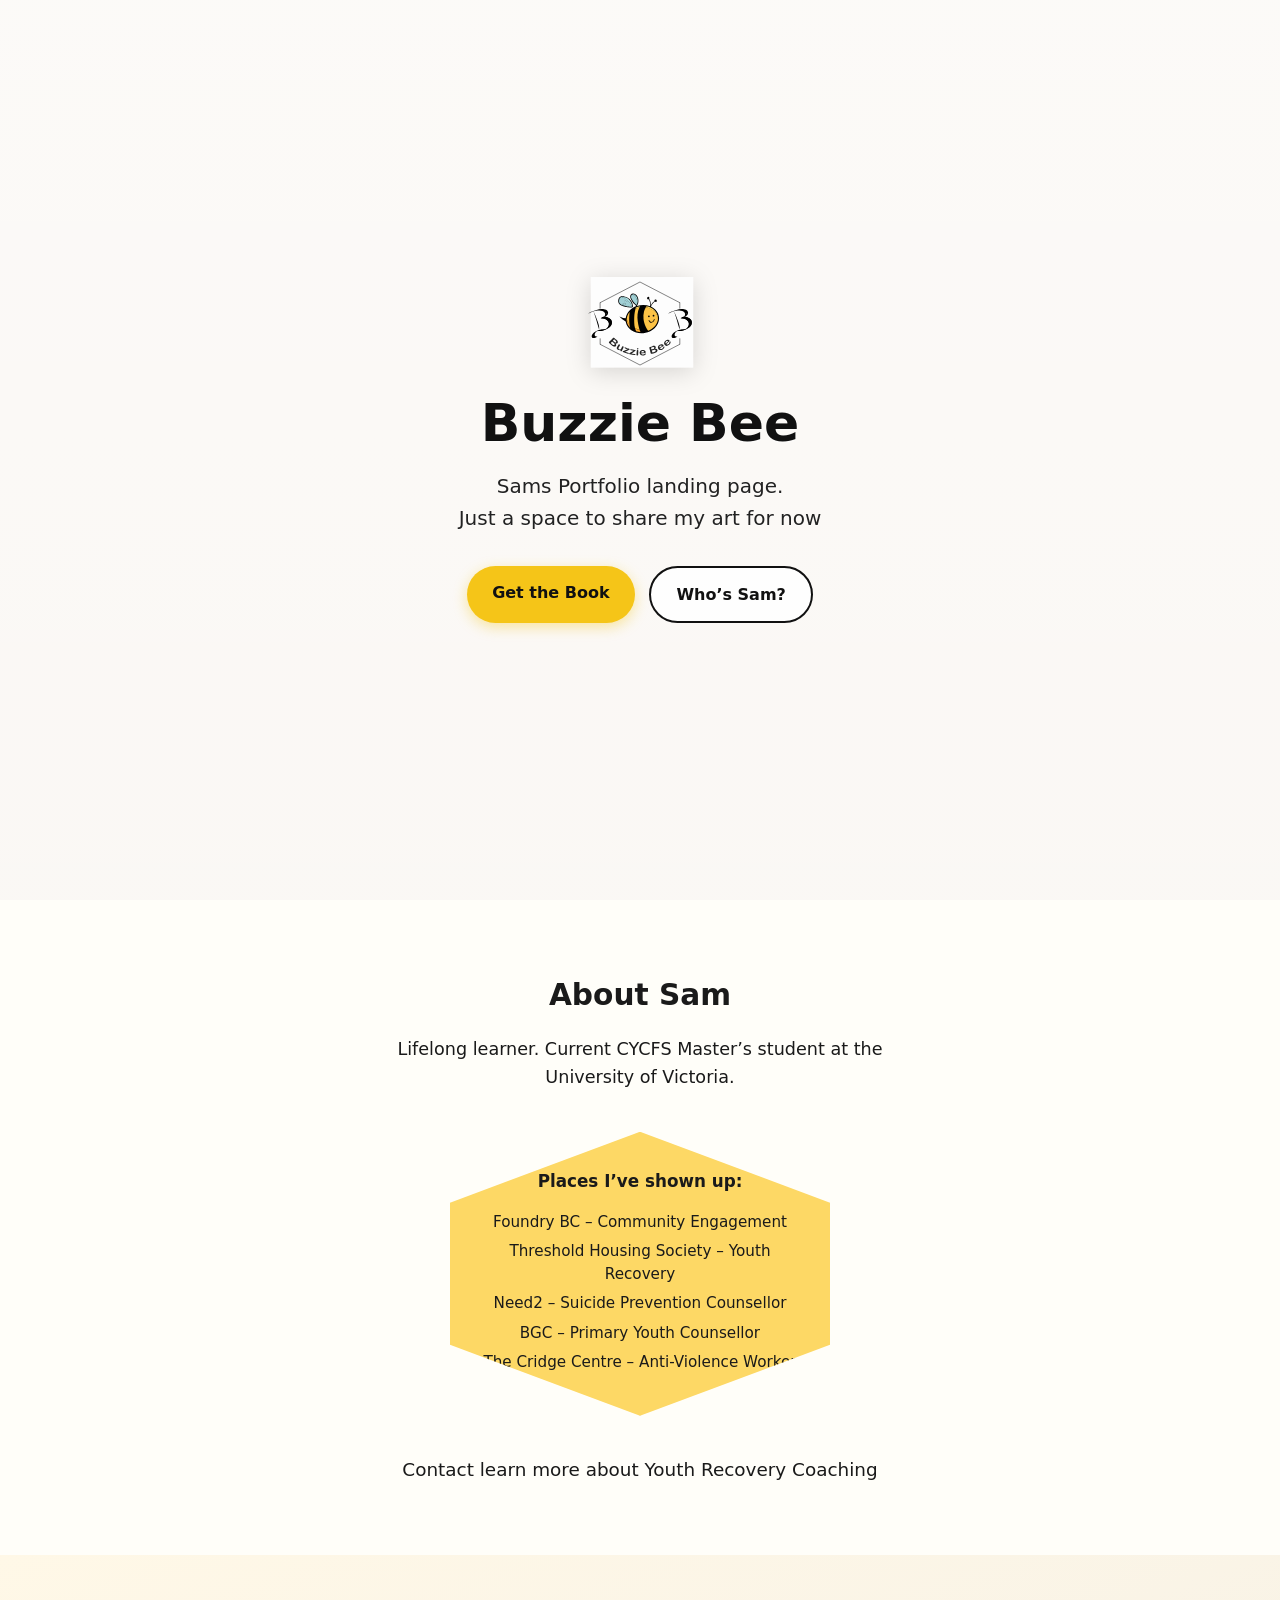
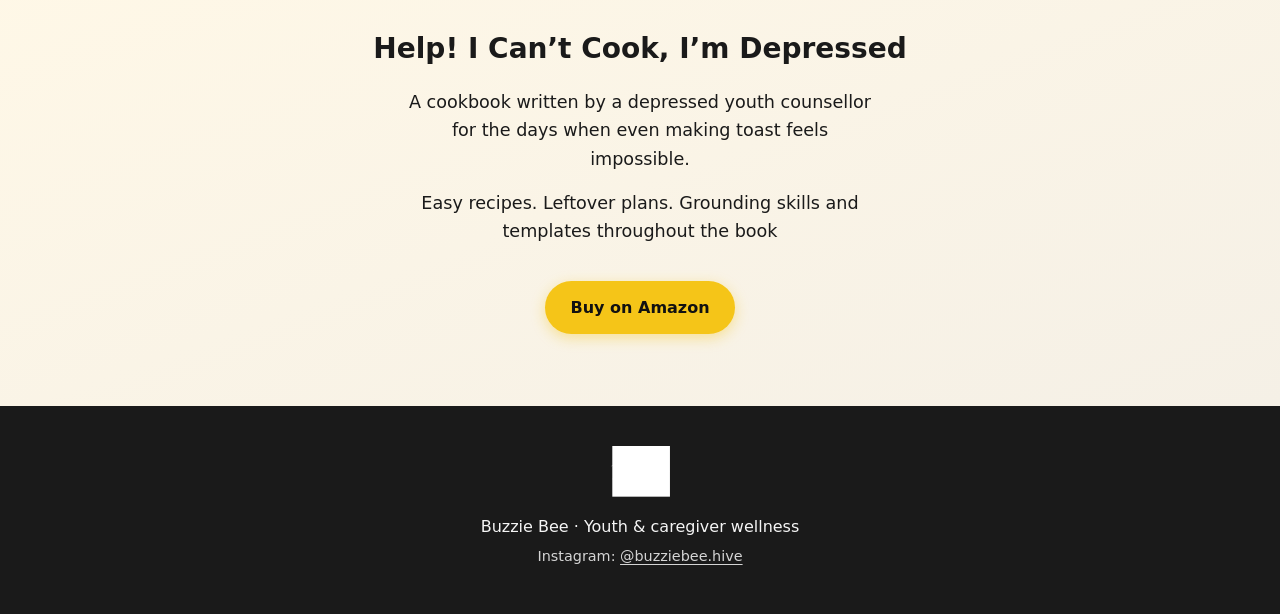
==== index.html @ fa76c502 "Remove empty list items from index.html" ====
<!DOCTYPE html>
<html lang="en">
<head>
  <meta charset="UTF-8">
  <meta name="viewport" content="width=device-width, initial-scale=1.0">
  <title>Buzzie Bee</title>
  <meta name="description" content="A landing hive for Sam to share their art, and the book Help! I Can't Cook, I'm Depressed.">
  <link rel="stylesheet" href="styles.css">
  <link rel="icon" href="logo.svg" type="image/svg+xml">
</head>
<body>

  <!-- Hero -->
  <header class="hero">
    <div class="hero-content">
      <img src="logo.svg" alt="Buzzie Bee logo" class="logo">
      <h1>Buzzie Bee</h1>
      <p class="tagline">Sams Portfolio landing page.<br>Just a space to share my art for now </p>
      <div class="hero-buttons">
        <a href="https://www.amazon.ca/Help-Cant-Cook-Im-Depressed/dp/1069725307" class="btn primary" target="_blank" rel="noopener">Get the Book</a>
        <a href="#about" class="btn secondary">Who’s Sam?</a>
      </div>
    </div>
  </header>

  <!-- About / Credibility -->
  <section id="about" class="about">
    <div class="container">
      <h2>About Sam</h2>
      <p class="intro">Lifelong learner. Current CYCFS Master’s student at the University of Victoria.</p>
      
      <div class="hexagon-wrapper">
        <div class="hexagon">
          <p class="hex-label">Places I’ve shown up:</p>
          <ul class="orgs">
            <li>Foundry BC – Community Engagement</li>
            <li>Threshold Housing Society – Youth Recovery</li>
            <li>Need2 – Suicide Prevention Counsellor</li>
            <li>BGC – Primary Youth Counsellor</li>
            <li>The Cridge Centre – Anti-Violence Worker</li>
            <li> </li>
            <li> </li>
          </ul>
        </div>
      </div>

      <p class="closing">Contact learn more about Youth Recovery Coaching </p>
    </div>
  </section>

  <!-- Book -->
  <section class="book">
    <div class="container">
      <h2>Help! I Can’t Cook, I’m Depressed</h2>
      <p>A cookbook written by a depressed youth counsellor for the days when even making toast feels impossible.</p>
      <p>Easy recipes. Leftover plans. Grounding skills and templates throughout the book </p>
      <a href="https://www.amazon.ca/Help-Cant-Cook-Im-Depressed/dp/1069725307" class="btn primary" target="_blank" rel="noopener">Buy on Amazon</a>
    </div>
  </section>

  <!-- Footer -->
  <footer>
    <div class="container">
      <img src="logo.svg" alt="Buzzie Bee" class="footer-logo">
      <p>Buzzie Bee · Youth & caregiver wellness</p>
      <p class="small">Instagram: <a href="https://www.instagram.com/buzzie_bee_creations" target="_blank" rel="noopener">@buzziebee.hive</a></p>
    </div>
  </footer>

</body>
</html>
---- styles.css ----
/* Reset & base */
*, *::before, *::after {
  box-sizing: border-box;
  margin: 0;
  padding: 0;
}

html {
  scroll-behavior: smooth;
}

body {
  font-family: system-ui, -apple-system, BlinkMacSystemFont, "Segoe UI", Roboto, sans-serif;
  line-height: 1.6;
  color: #1a1a1a;
  background-color: #f8f4ef;
}

img {
  max-width: 100%;
  height: auto;
  display: block;
}

a {
  color: inherit;
  text-decoration: none;
}

/* Layout helpers */
.container {
  width: min(100% - 2rem, 720px);
  margin-inline: auto;
}

/* Hero */
.hero {
  min-height: 100vh;
  min-height: 100dvh;
  display: flex;
  align-items: center;
  justify-content: center;
  text-align: center;
  padding: 2rem 1rem;
  background-image: 
    linear-gradient(to bottom, rgba(255,255,255,0.55), rgba(255,255,255,0.35)),
    url("bg.jpg");
  background-size: cover;
  background-position: center top;
  background-repeat: no-repeat;
  background-attachment: fixed;
}

.hero-content {
  max-width: 640px;
}

.logo {
  width: 160px;
  margin: 0 auto 1.5rem;
  filter: drop-shadow(0 4px 12px rgba(0,0,0,0.15));
}

.hero h1 {
  font-size: clamp(2rem, 6vw, 3.25rem);
  font-weight: 700;
  line-height: 1.15;
  margin-bottom: 1rem;
  color: #111;
  text-shadow: 0 1px 2px rgba(255,255,255,0.8);
}

.tagline {
  font-size: clamp(1.05rem, 2.5vw, 1.25rem);
  margin-bottom: 2rem;
  color: #222;
  text-shadow: 0 1px 1px rgba(255,255,255,0.7);
}

.hero-buttons {
  display: flex;
  flex-wrap: wrap;
  gap: 0.85rem;
  justify-content: center;
}

/* Buttons */
.btn {
  display: inline-block;
  padding: 0.85rem 1.6rem;
  border-radius: 999px;
  font-weight: 600;
  font-size: 1rem;
  transition: transform 0.15s ease, box-shadow 0.15s ease;
}

.btn:hover {
  transform: translateY(-2px);
}

.btn.primary {
  background: #f5c518;
  color: #111;
  box-shadow: 0 4px 14px rgba(245, 197, 24, 0.4);
}

.btn.primary:hover {
  box-shadow: 0 6px 18px rgba(245, 197, 24, 0.55);
}

.btn.secondary {
  background: rgba(255,255,255,0.85);
  color: #111;
  border: 2px solid #111;
}

/* About section */
.about {
  padding: 4.5rem 0;
  background: #fffef9;
}

.about h2 {
  font-size: 1.85rem;
  margin-bottom: 1rem;
  text-align: center;
}

.about .intro {
  text-align: center;
  max-width: 520px;
  margin: 0 auto 2.5rem;
  font-size: 1.1rem;
}

.hexagon-wrapper {
  display: flex;
  justify-content: center;
  margin-bottom: 2.5rem;
}

.hexagon {
  background: #fdd865;
  width: min(100%, 380px);
  padding: 2.25rem 1.75rem;
  clip-path: polygon(50% 0%, 100% 25%, 100% 75%, 50% 100%, 0% 75%, 0% 25%);
  text-align: center;
  box-shadow: 0 8px 24px rgba(0,0,0,0.08);
}

.hex-label {
  font-weight: 700;
  margin-bottom: 1rem;
  font-size: 1.05rem;
}

.orgs {
  list-style: none;
  font-size: 0.95rem;
  line-height: 1.55;
}

.orgs li {
  margin-bottom: 0.35rem;
}

.closing {
  text-align: center;
  font-size: 1.15rem;
  font-weight: 500;
  max-width: 480px;
  margin: 0 auto;
  line-height: 1.5;
}

/* Book section */
.book {
  padding: 4.5rem 0;
  background: linear-gradient(160deg, #fff8e7 0%, #f5f0e6 100%);
  text-align: center;
}

.book h2 {
  font-size: 1.75rem;
  margin-bottom: 1rem;
}

.book p {
  max-width: 480px;
  margin: 0 auto 1rem;
  font-size: 1.1rem;
}

.book .btn {
  margin-top: 1.25rem;
}

/* Footer */
footer {
  padding: 2.5rem 1rem;
  background: #1a1a1a;
  color: #f5f5f5;
  text-align: center;
}

.footer-logo {
  width: 90px;
  margin: 0 auto 1rem;
  filter: brightness(0) invert(1);
}

footer p {
  margin-bottom: 0.35rem;
}

footer .small {
  font-size: 0.9rem;
  opacity: 0.85;
}

footer a {
  text-decoration: underline;
  text-underline-offset: 3px;
}

/* Mobile tweaks */
@media (max-width: 600px) {
  .hero {
    background-attachment: scroll;
  }

  .logo {
    width: 130px;
  }

  .hexagon {
    padding: 1.75rem 1.25rem;
  }

  .orgs {
    font-size: 0.9rem;
  }
}
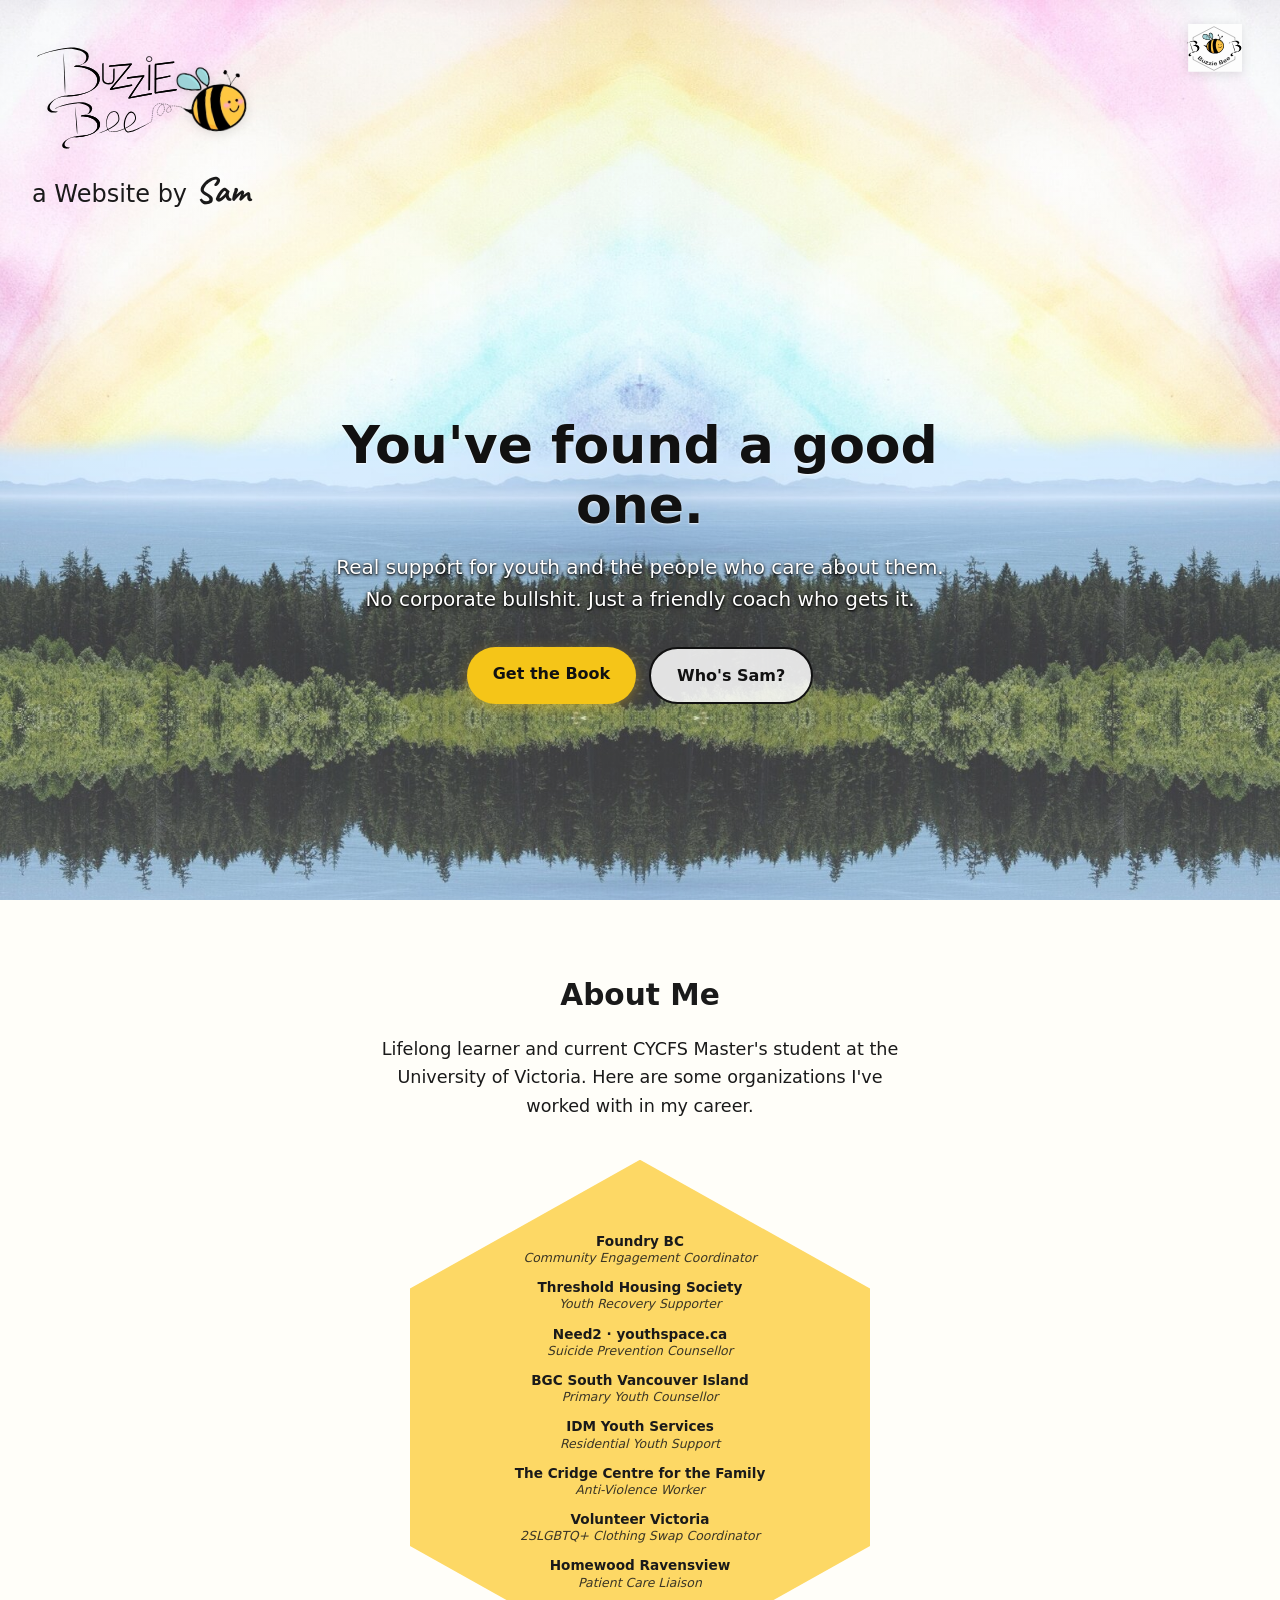
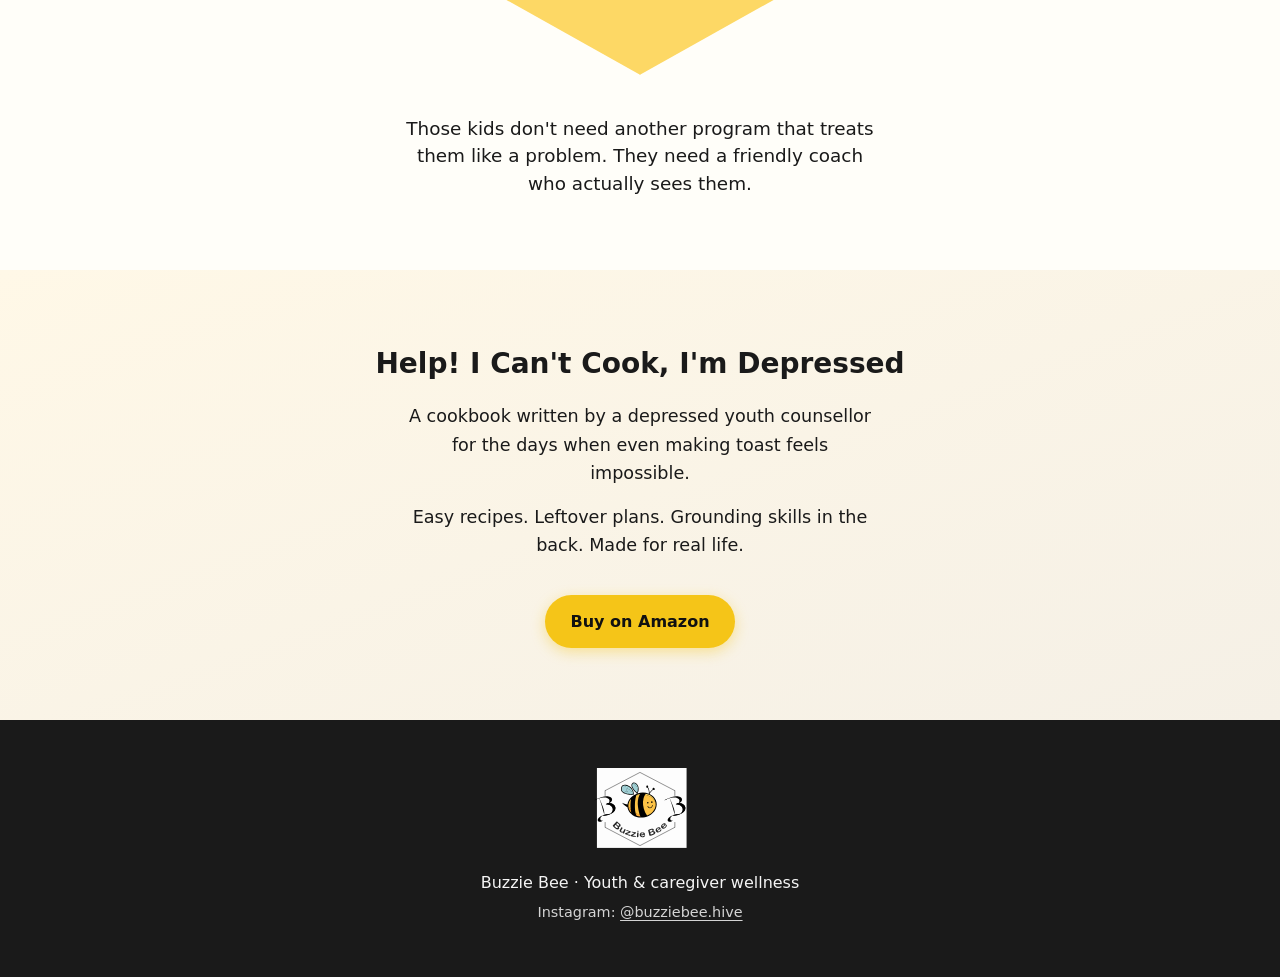
==== commit 514f66cc: "Rename index2 to index.html" ====
--- a/index.html
+++ b/index.html
@@ -3,22 +3,32 @@
 <head>
   <meta charset="UTF-8">
   <meta name="viewport" content="width=device-width, initial-scale=1.0">
-  <title>Buzzie Bee</title>
-  <meta name="description" content="A landing hive for Sam to share their art, and the book Help! I Can't Cook, I'm Depressed.">
+  <title>Buzzie Bee | Real support for youth & caregivers</title>
+  <meta name="description" content="A friendly coach for youth and caregivers. Practical recovery tools, real talk, and the book Help! I Can't Cook, I'm Depressed.">
   <link rel="stylesheet" href="styles.css">
   <link rel="icon" href="logo.svg" type="image/svg+xml">
+  <link rel="preconnect" href="https://fonts.googleapis.com">
+  <link rel="preconnect" href="https://fonts.gstatic.com" crossorigin>
+  <link href="https://fonts.googleapis.com/css2?family=Caveat:wght@600;700&display=swap" rel="stylesheet">
 </head>
 <body>
 
   <!-- Hero -->
   <header class="hero">
+    <div class="hero-topbar">
+      <div class="brand-lockup">
+        <img src="buzziebee-hand-logo.svg" alt="Buzzie Bee" class="hand-logo">
+        <p class="by-sam">a Website by <span class="sam-script">Sam</span></p>
+      </div>
+      <img src="logo.svg" alt="Buzzie Bee badge" class="badge-logo">
+    </div>
+
     <div class="hero-content">
-      <img src="logo.svg" alt="Buzzie Bee logo" class="logo">
-      <h1>Buzzie Bee</h1>
-      <p class="tagline">Sams Portfolio landing page.<br>Just a space to share my art for now </p>
+      <h1>You've found a good one.</h1>
+      <p class="tagline">Real support for youth and the people who care about them.<br>No corporate bullshit. Just a friendly coach who gets it.</p>
       <div class="hero-buttons">
         <a href="https://www.amazon.ca/Help-Cant-Cook-Im-Depressed/dp/1069725307" class="btn primary" target="_blank" rel="noopener">Get the Book</a>
-        <a href="#about" class="btn secondary">Who’s Sam?</a>
+        <a href="#about" class="btn secondary">Who's Sam?</a>
       </div>
     </div>
   </header>
@@ -26,34 +36,34 @@
   <!-- About / Credibility -->
   <section id="about" class="about">
     <div class="container">
-      <h2>About Sam</h2>
-      <p class="intro">Lifelong learner. Current CYCFS Master’s student at the University of Victoria.</p>
-      
+      <h2>About Me</h2>
+      <p class="intro">Lifelong learner and current CYCFS Master's student at the University of Victoria. Here are some organizations I've worked with in my career.</p>
+
       <div class="hexagon-wrapper">
         <div class="hexagon">
-          <p class="hex-label">Places I’ve shown up:</p>
           <ul class="orgs">
-            <li>Foundry BC – Community Engagement</li>
-            <li>Threshold Housing Society – Youth Recovery</li>
-            <li>Need2 – Suicide Prevention Counsellor</li>
-            <li>BGC – Primary Youth Counsellor</li>
-            <li>The Cridge Centre – Anti-Violence Worker</li>
-            <li> </li>
-            <li> </li>
+            <li><strong>Foundry BC</strong><span>Community Engagement Coordinator</span></li>
+            <li><strong>Threshold Housing Society</strong><span>Youth Recovery Supporter</span></li>
+            <li><strong>Need2 · youthspace.ca</strong><span>Suicide Prevention Counsellor</span></li>
+            <li><strong>BGC South Vancouver Island</strong><span>Primary Youth Counsellor</span></li>
+            <li><strong>IDM Youth Services</strong><span>Residential Youth Support</span></li>
+            <li><strong>The Cridge Centre for the Family</strong><span>Anti-Violence Worker</span></li>
+            <li><strong>Volunteer Victoria</strong><span>2SLGBTQ+ Clothing Swap Coordinator</span></li>
+            <li><strong>Homewood Ravensview</strong><span>Patient Care Liaison</span></li>
           </ul>
         </div>
       </div>
 
-      <p class="closing">Contact learn more about Youth Recovery Coaching </p>
+      <p class="closing">Those kids don't need another program that treats them like a problem. They need a friendly coach who actually sees them.</p>
     </div>
   </section>
 
   <!-- Book -->
   <section class="book">
     <div class="container">
-      <h2>Help! I Can’t Cook, I’m Depressed</h2>
+      <h2>Help! I Can't Cook, I'm Depressed</h2>
       <p>A cookbook written by a depressed youth counsellor for the days when even making toast feels impossible.</p>
-      <p>Easy recipes. Leftover plans. Grounding skills and templates throughout the book </p>
+      <p>Easy recipes. Leftover plans. Grounding skills in the back. Made for real life.</p>
       <a href="https://www.amazon.ca/Help-Cant-Cook-Im-Depressed/dp/1069725307" class="btn primary" target="_blank" rel="noopener">Buy on Amazon</a>
     </div>
   </section>
@@ -63,7 +73,7 @@
     <div class="container">
       <img src="logo.svg" alt="Buzzie Bee" class="footer-logo">
       <p>Buzzie Bee · Youth & caregiver wellness</p>
-      <p class="small">Instagram: <a href="https://www.instagram.com/buzzie_bee_creations" target="_blank" rel="noopener">@buzziebee.hive</a></p>
+      <p class="small">Instagram: <a href="https://www.instagram.com/buzziebee.hive" target="_blank" rel="noopener">@buzziebee.hive</a></p>
     </div>
   </footer>
 
--- a/styles.css
+++ b/styles.css
@@ -38,27 +38,65 @@
   min-height: 100vh;
   min-height: 100dvh;
   display: flex;
-  align-items: center;
-  justify-content: center;
-  text-align: center;
-  padding: 2rem 1rem;
-  background-image: 
-    linear-gradient(to bottom, rgba(255,255,255,0.55), rgba(255,255,255,0.35)),
-    url("bg.jpg");
+  flex-direction: column;
+  padding: 1.5rem 1.5rem 2rem;
+  background-image:
+    linear-gradient(to bottom, rgba(255,255,255,0.15), rgba(255,255,255,0.25)),
+    url("bg-seamless-web.jpg");
   background-size: cover;
   background-position: center top;
   background-repeat: no-repeat;
   background-attachment: fixed;
 }
 
+/* Top bar: hand logo + "a Website by Sam" on left, badge on right */
+.hero-topbar {
+  display: flex;
+  align-items: flex-start;
+  justify-content: space-between;
+  gap: 1rem;
+}
+
+.brand-lockup {
+  display: flex;
+  flex-direction: column;
+  align-items: flex-start;
+}
+
+.hand-logo {
+  width: clamp(160px, 22vw, 260px);
+  filter: drop-shadow(0 2px 6px rgba(0,0,0,0.12));
+}
+
+.by-sam {
+  font-size: clamp(1.1rem, 2.5vw, 1.5rem);
+  color: #1a1a1a;
+  margin-top: -0.5rem;
+  margin-left: 0.5rem;
+}
+
+.sam-script {
+  font-family: "Caveat", cursive;
+  font-size: 1.5em;
+  font-weight: 700;
+}
+
+.badge-logo {
+  width: clamp(56px, 8vw, 84px);
+  flex-shrink: 0;
+  filter: drop-shadow(0 2px 6px rgba(0,0,0,0.12));
+}
+
 .hero-content {
+  flex: 1;
+  display: flex;
+  flex-direction: column;
+  align-items: center;
+  justify-content: center;
+  text-align: center;
   max-width: 640px;
-}
-
-.logo {
-  width: 160px;
-  margin: 0 auto 1.5rem;
-  filter: drop-shadow(0 4px 12px rgba(0,0,0,0.15));
+  margin-inline: auto;
+  padding-top: 2rem;
 }
 
 .hero h1 {
@@ -73,8 +111,8 @@
 .tagline {
   font-size: clamp(1.05rem, 2.5vw, 1.25rem);
   margin-bottom: 2rem;
-  color: #222;
-  text-shadow: 0 1px 1px rgba(255,255,255,0.7);
+  color: #fff;
+  text-shadow: 0 1px 4px rgba(0,0,0,0.9), 0 1px 2px rgba(0,0,0,0.9);
 }
 
 .hero-buttons {
@@ -141,27 +179,33 @@
 
 .hexagon {
   background: #fdd865;
-  width: min(100%, 380px);
-  padding: 2.25rem 1.75rem;
+  width: min(100%, 460px);
+  padding: 4.5rem 3.5rem;
   clip-path: polygon(50% 0%, 100% 25%, 100% 75%, 50% 100%, 0% 75%, 0% 25%);
   text-align: center;
   box-shadow: 0 8px 24px rgba(0,0,0,0.08);
-}
-
-.hex-label {
-  font-weight: 700;
-  margin-bottom: 1rem;
-  font-size: 1.05rem;
 }
 
 .orgs {
   list-style: none;
-  font-size: 0.95rem;
-  line-height: 1.55;
+  font-size: 0.85rem;
+  line-height: 1.35;
 }
 
 .orgs li {
-  margin-bottom: 0.35rem;
+  margin-bottom: 0.7rem;
+  display: flex;
+  flex-direction: column;
+}
+
+.orgs li strong {
+  font-weight: 700;
+}
+
+.orgs li span {
+  font-style: italic;
+  font-size: 0.78rem;
+  opacity: 0.85;
 }
 
 .closing {
@@ -197,16 +241,15 @@
 
 /* Footer */
 footer {
-  padding: 2.5rem 1rem;
+  padding: 3rem 1rem;
   background: #1a1a1a;
   color: #f5f5f5;
   text-align: center;
 }
 
 .footer-logo {
-  width: 90px;
-  margin: 0 auto 1rem;
-  filter: brightness(0) invert(1);
+  width: 140px;
+  margin: 0 auto 1.25rem;
 }
 
 footer p {
@@ -229,15 +272,31 @@
     background-attachment: scroll;
   }
 
-  .logo {
-    width: 130px;
+  .hero-topbar {
+    align-items: center;
+  }
+
+  .hand-logo {
+    width: 110px;
+  }
+
+  .by-sam {
+    font-size: 0.95rem;
+  }
+
+  .badge-logo {
+    width: 42px;
   }
 
   .hexagon {
-    padding: 1.75rem 1.25rem;
+    padding: 3rem 2rem;
   }
 
   .orgs {
-    font-size: 0.9rem;
-  }
-}
+    font-size: 0.78rem;
+  }
+
+  .orgs li span {
+    font-size: 0.72rem;
+  }
+}
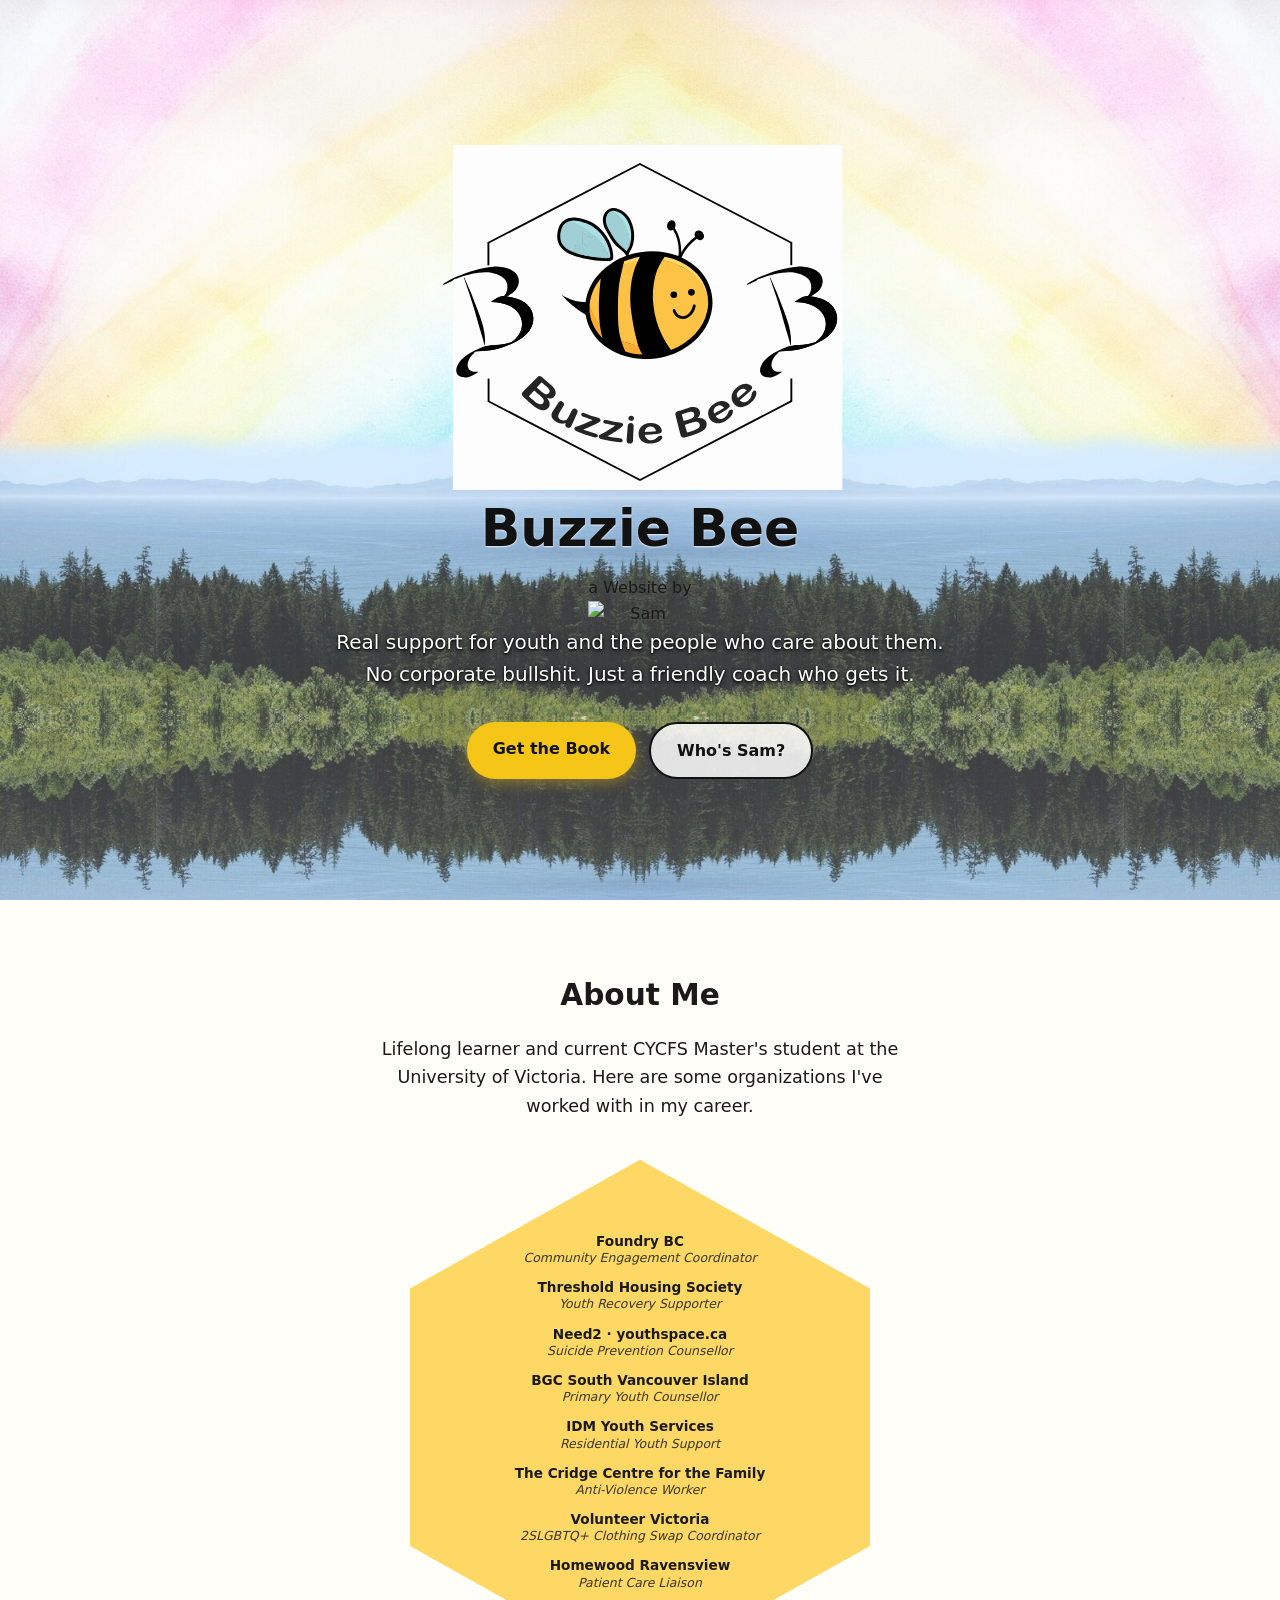
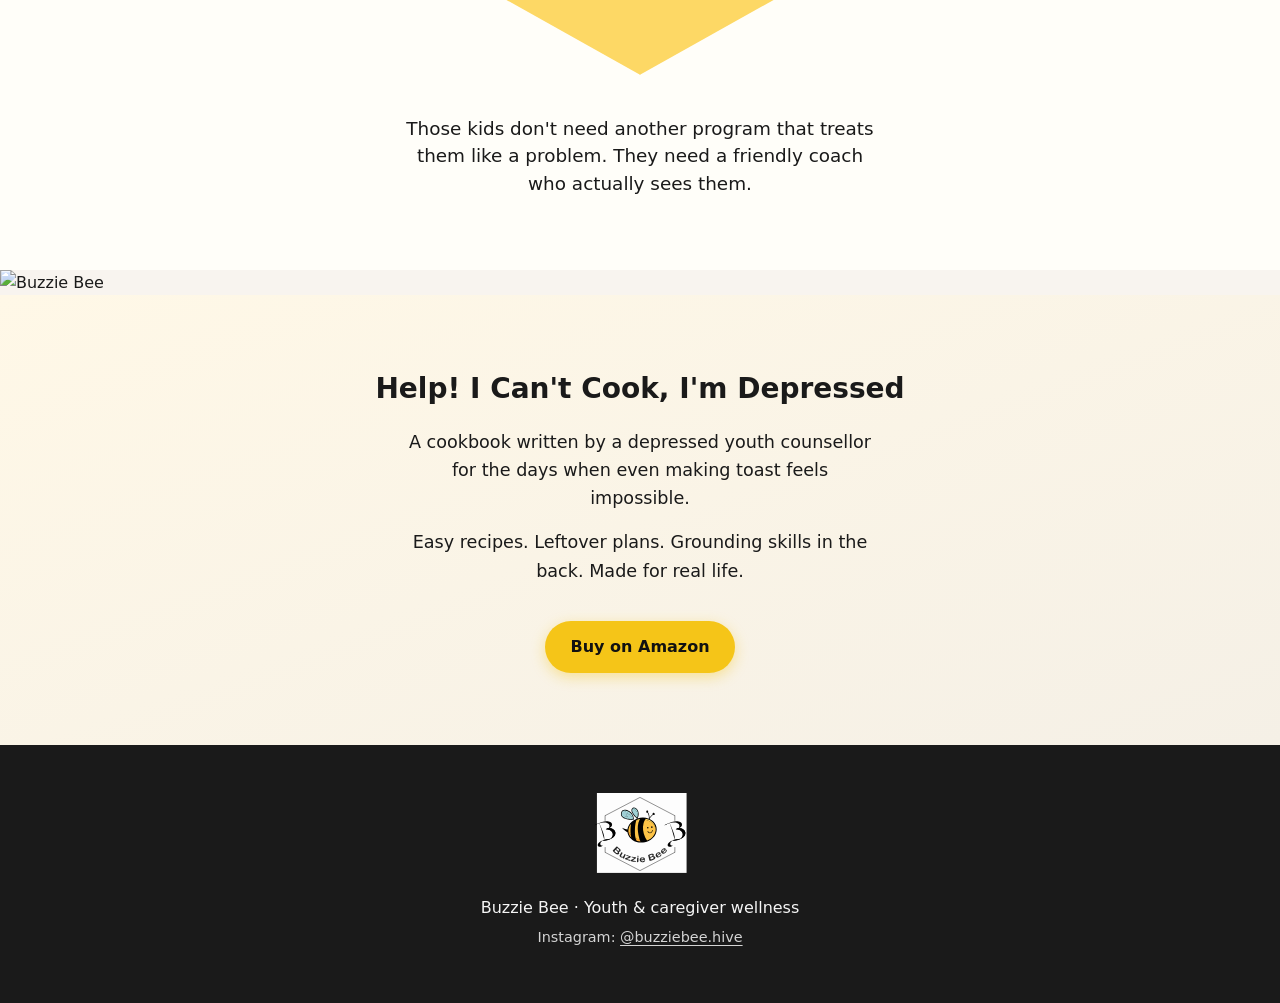
==== commit ec4a4050: "Rename index (4).html to index.html" ====
--- a/index.html
+++ b/index.html
@@ -7,24 +7,15 @@
   <meta name="description" content="A friendly coach for youth and caregivers. Practical recovery tools, real talk, and the book Help! I Can't Cook, I'm Depressed.">
   <link rel="stylesheet" href="styles.css">
   <link rel="icon" href="logo.svg" type="image/svg+xml">
-  <link rel="preconnect" href="https://fonts.googleapis.com">
-  <link rel="preconnect" href="https://fonts.gstatic.com" crossorigin>
-  <link href="https://fonts.googleapis.com/css2?family=Caveat:wght@600;700&display=swap" rel="stylesheet">
 </head>
 <body>
 
   <!-- Hero -->
   <header class="hero">
-    <div class="hero-topbar">
-      <div class="brand-lockup">
-        <img src="buzziebee-hand-logo.svg" alt="Buzzie Bee" class="hand-logo">
-        <p class="by-sam">a Website by <span class="sam-script">Sam</span></p>
-      </div>
-      <img src="logo.svg" alt="Buzzie Bee badge" class="badge-logo">
-    </div>
-
     <div class="hero-content">
-      <h1>You've found a good one.</h1>
+      <img src="logo.svg" alt="Buzzie Bee logo" class="main-logo">
+      <h1>Buzzie Bee</h1>
+      <p class="by-line">a Website by <img src="sam-name.svg" alt="Sam" class="sam-name-img"></p>
       <p class="tagline">Real support for youth and the people who care about them.<br>No corporate bullshit. Just a friendly coach who gets it.</p>
       <div class="hero-buttons">
         <a href="https://www.amazon.ca/Help-Cant-Cook-Im-Depressed/dp/1069725307" class="btn primary" target="_blank" rel="noopener">Get the Book</a>
@@ -36,7 +27,10 @@
   <!-- About / Credibility -->
   <section id="about" class="about">
     <div class="container">
-      <h2>About Me</h2>
+      <div class="about-heading">
+        <img src="bee-icon.svg" alt="" class="bee-accent">
+        <h2>About Me</h2>
+      </div>
       <p class="intro">Lifelong learner and current CYCFS Master's student at the University of Victoria. Here are some organizations I've worked with in my career.</p>
 
       <div class="hexagon-wrapper">
@@ -58,6 +52,10 @@
     </div>
   </section>
 
+  <div class="wordmark-divider">
+    <img src="buzziebee-wordmark.svg" alt="Buzzie Bee">
+  </div>
+
   <!-- Book -->
   <section class="book">
     <div class="container">
@@ -74,6 +72,7 @@
       <img src="logo.svg" alt="Buzzie Bee" class="footer-logo">
       <p>Buzzie Bee · Youth & caregiver wellness</p>
       <p class="small">Instagram: <a href="https://www.instagram.com/buzziebee.hive" target="_blank" rel="noopener">@buzziebee.hive</a></p>
+      <img src="sb-monogram.svg" alt="" class="sb-watermark">
     </div>
   </footer>
 
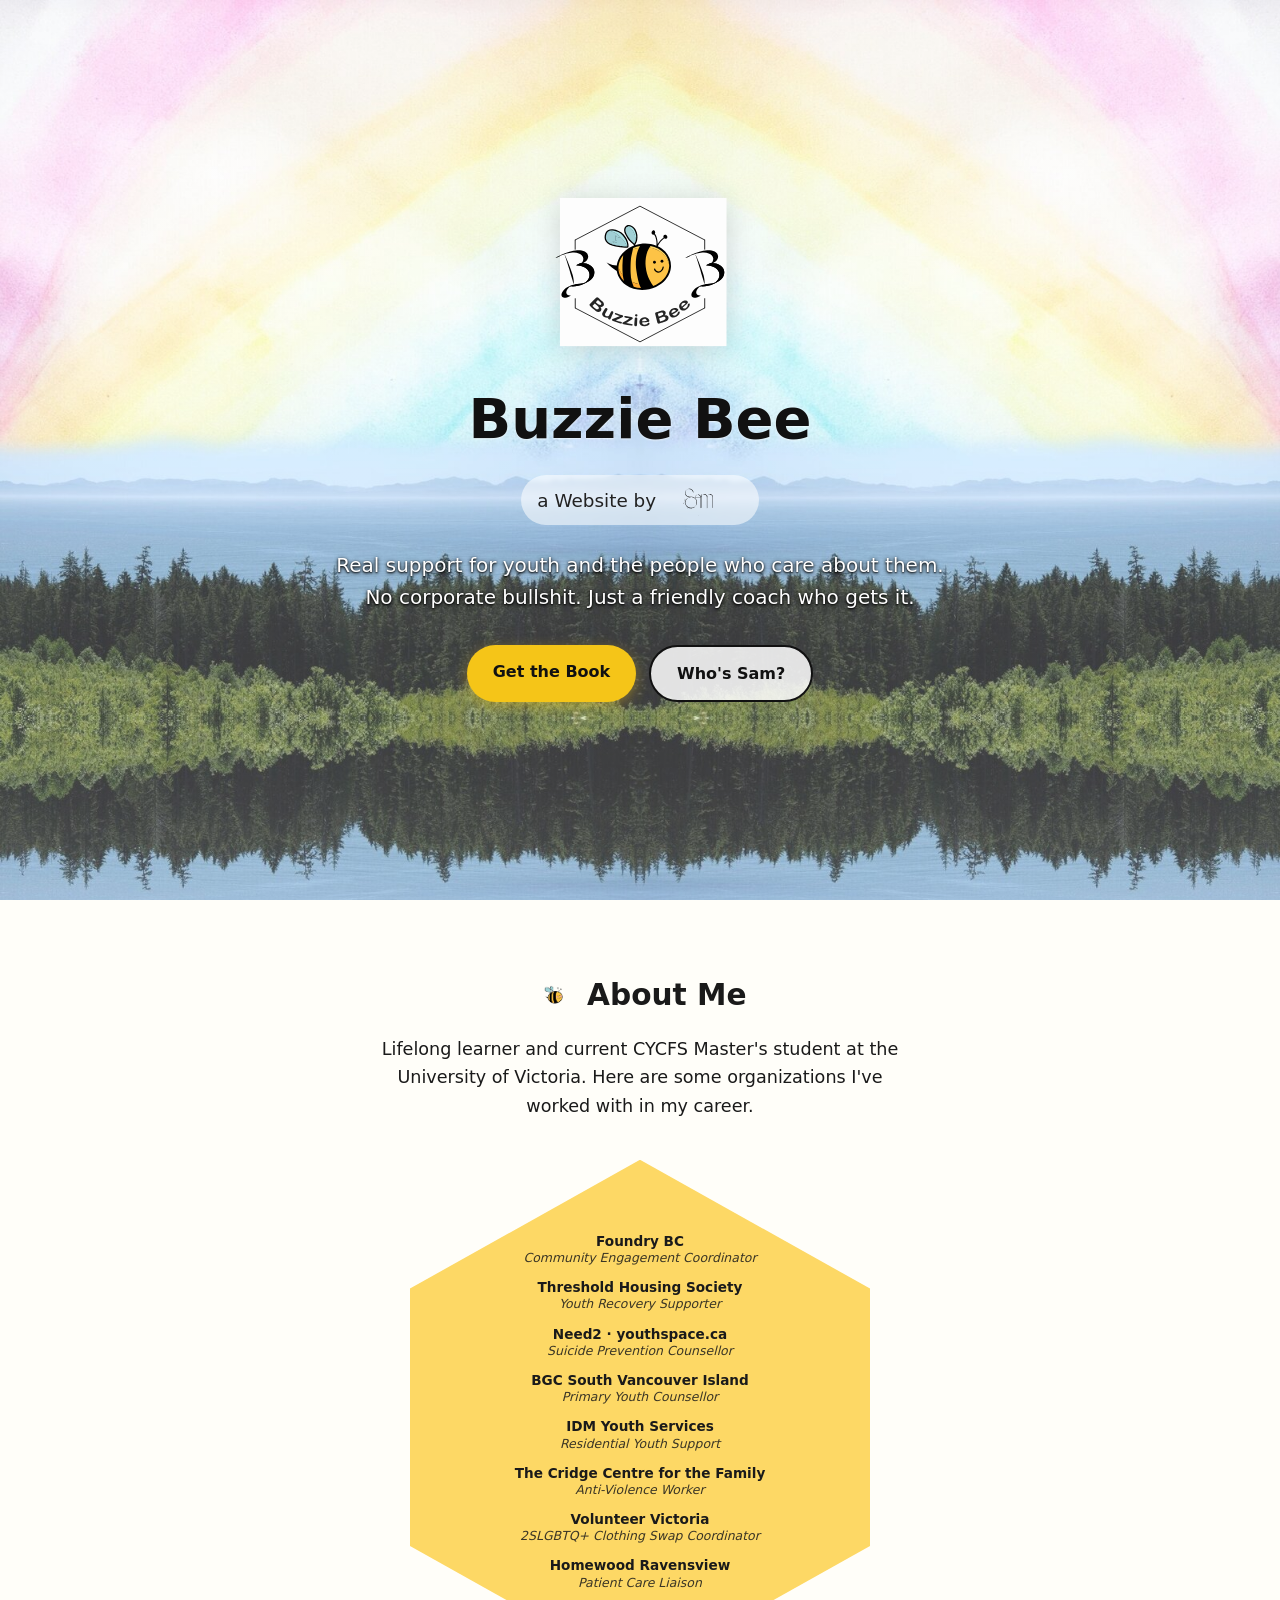
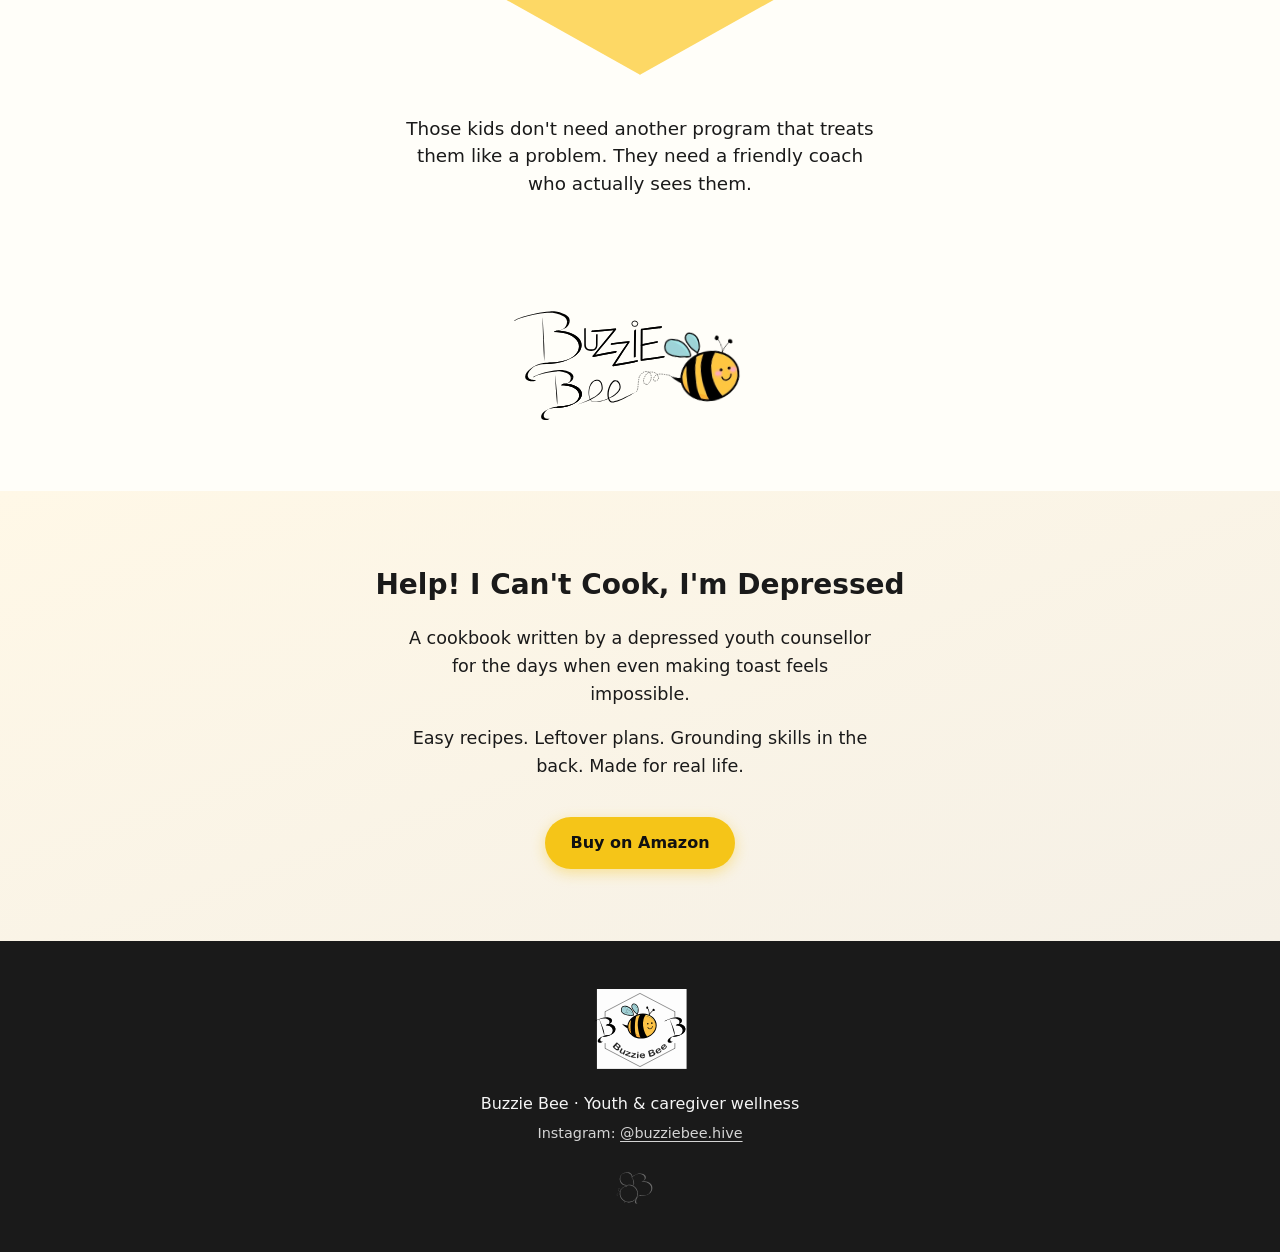
==== commit 3ad343e1: "Rename index (5).html to index.html" ====
--- a/index.html
+++ b/index.html
@@ -15,7 +15,7 @@
     <div class="hero-content">
       <img src="logo.svg" alt="Buzzie Bee logo" class="main-logo">
       <h1>Buzzie Bee</h1>
-      <p class="by-line">a Website by <img src="sam-name.svg" alt="Sam" class="sam-name-img"></p>
+      <p class="by-line">a Website by <img src="SAMname%20copy.svg" alt="Sam" class="sam-name-img"></p>
       <p class="tagline">Real support for youth and the people who care about them.<br>No corporate bullshit. Just a friendly coach who gets it.</p>
       <div class="hero-buttons">
         <a href="https://www.amazon.ca/Help-Cant-Cook-Im-Depressed/dp/1069725307" class="btn primary" target="_blank" rel="noopener">Get the Book</a>
@@ -28,7 +28,7 @@
   <section id="about" class="about">
     <div class="container">
       <div class="about-heading">
-        <img src="bee-icon.svg" alt="" class="bee-accent">
+        <img src="Bee_Logo.svg" alt="" class="bee-accent">
         <h2>About Me</h2>
       </div>
       <p class="intro">Lifelong learner and current CYCFS Master's student at the University of Victoria. Here are some organizations I've worked with in my career.</p>
@@ -53,7 +53,7 @@
   </section>
 
   <div class="wordmark-divider">
-    <img src="buzziebee-wordmark.svg" alt="Buzzie Bee">
+    <img src="buzziebee-hand-logo.svg" alt="Buzzie Bee">
   </div>
 
   <!-- Book -->
@@ -72,7 +72,7 @@
       <img src="logo.svg" alt="Buzzie Bee" class="footer-logo">
       <p>Buzzie Bee · Youth & caregiver wellness</p>
       <p class="small">Instagram: <a href="https://www.instagram.com/buzziebee.hive" target="_blank" rel="noopener">@buzziebee.hive</a></p>
-      <img src="sb-monogram.svg" alt="" class="sb-watermark">
+      <img src="SB%20monogram%20copy.svg" alt="" class="sb-watermark">
     </div>
   </footer>
 
--- a/styles.css
+++ b/styles.css
@@ -27,7 +27,6 @@
   text-decoration: none;
 }
 
-/* Layout helpers */
 .container {
   width: min(100% - 2rem, 720px);
   margin-inline: auto;
@@ -38,8 +37,9 @@
   min-height: 100vh;
   min-height: 100dvh;
   display: flex;
-  flex-direction: column;
-  padding: 1.5rem 1.5rem 2rem;
+  align-items: center;
+  justify-content: center;
+  padding: 3rem 1.5rem;
   background-image:
     linear-gradient(to bottom, rgba(255,255,255,0.15), rgba(255,255,255,0.25)),
     url("bg-seamless-web.jpg");
@@ -49,63 +49,45 @@
   background-attachment: fixed;
 }
 
-/* Top bar: hand logo + "a Website by Sam" on left, badge on right */
-.hero-topbar {
-  display: flex;
-  align-items: flex-start;
-  justify-content: space-between;
-  gap: 1rem;
-}
-
-.brand-lockup {
-  display: flex;
-  flex-direction: column;
-  align-items: flex-start;
-}
-
-.hand-logo {
-  width: clamp(160px, 22vw, 260px);
-  filter: drop-shadow(0 2px 6px rgba(0,0,0,0.12));
-}
-
-.by-sam {
-  font-size: clamp(1.1rem, 2.5vw, 1.5rem);
-  color: #1a1a1a;
-  margin-top: -0.5rem;
-  margin-left: 0.5rem;
-}
-
-.sam-script {
-  font-family: "Caveat", cursive;
-  font-size: 1.5em;
-  font-weight: 700;
-}
-
-.badge-logo {
-  width: clamp(56px, 8vw, 84px);
-  flex-shrink: 0;
-  filter: drop-shadow(0 2px 6px rgba(0,0,0,0.12));
-}
-
 .hero-content {
-  flex: 1;
   display: flex;
   flex-direction: column;
   align-items: center;
-  justify-content: center;
   text-align: center;
   max-width: 640px;
-  margin-inline: auto;
-  padding-top: 2rem;
+}
+
+.main-logo {
+  width: clamp(160px, 26vw, 260px);
+  margin-bottom: 1.5rem;
+  filter: drop-shadow(0 4px 14px rgba(0,0,0,0.15));
 }
 
 .hero h1 {
-  font-size: clamp(2rem, 6vw, 3.25rem);
-  font-weight: 700;
-  line-height: 1.15;
-  margin-bottom: 1rem;
+  font-size: clamp(2.25rem, 7vw, 3.5rem);
+  font-weight: 800;
   color: #111;
-  text-shadow: 0 1px 2px rgba(255,255,255,0.8);
+  margin-bottom: 0.75rem;
+  text-shadow: 0 1px 2px rgba(255,255,255,0.6);
+}
+
+.by-line {
+  display: flex;
+  align-items: center;
+  gap: 0.5rem;
+  font-size: 1.15rem;
+  color: #222;
+  margin-bottom: 1.5rem;
+  padding: 0.3rem 1rem;
+  background: rgba(255,255,255,0.55);
+  border-radius: 999px;
+  backdrop-filter: blur(2px);
+}
+
+.sam-name-img {
+  height: 2.4em;
+  width: auto;
+  margin-top: -0.2em;
 }
 
 .tagline {
@@ -158,10 +140,20 @@
   background: #fffef9;
 }
 
+.about-heading {
+  display: flex;
+  align-items: center;
+  justify-content: center;
+  gap: 0.6rem;
+  margin-bottom: 1rem;
+}
+
+.bee-accent {
+  width: 44px;
+}
+
 .about h2 {
   font-size: 1.85rem;
-  margin-bottom: 1rem;
-  text-align: center;
 }
 
 .about .intro {
@@ -217,6 +209,18 @@
   line-height: 1.5;
 }
 
+/* Wordmark divider */
+.wordmark-divider {
+  display: flex;
+  justify-content: center;
+  padding: 1rem 1.5rem 3rem;
+  background: #fffef9;
+}
+
+.wordmark-divider img {
+  width: clamp(180px, 30vw, 280px);
+}
+
 /* Book section */
 .book {
   padding: 4.5rem 0;
@@ -245,6 +249,7 @@
   background: #1a1a1a;
   color: #f5f5f5;
   text-align: center;
+  position: relative;
 }
 
 .footer-logo {
@@ -264,6 +269,13 @@
 footer a {
   text-decoration: underline;
   text-underline-offset: 3px;
+}
+
+.sb-watermark {
+  width: 60px;
+  margin: 1.5rem auto 0;
+  opacity: 0.35;
+  filter: invert(1);
 }
 
 /* Mobile tweaks */
@@ -272,20 +284,8 @@
     background-attachment: scroll;
   }
 
-  .hero-topbar {
-    align-items: center;
-  }
-
-  .hand-logo {
-    width: 110px;
-  }
-
-  .by-sam {
-    font-size: 0.95rem;
-  }
-
-  .badge-logo {
-    width: 42px;
+  .main-logo {
+    width: 150px;
   }
 
   .hexagon {
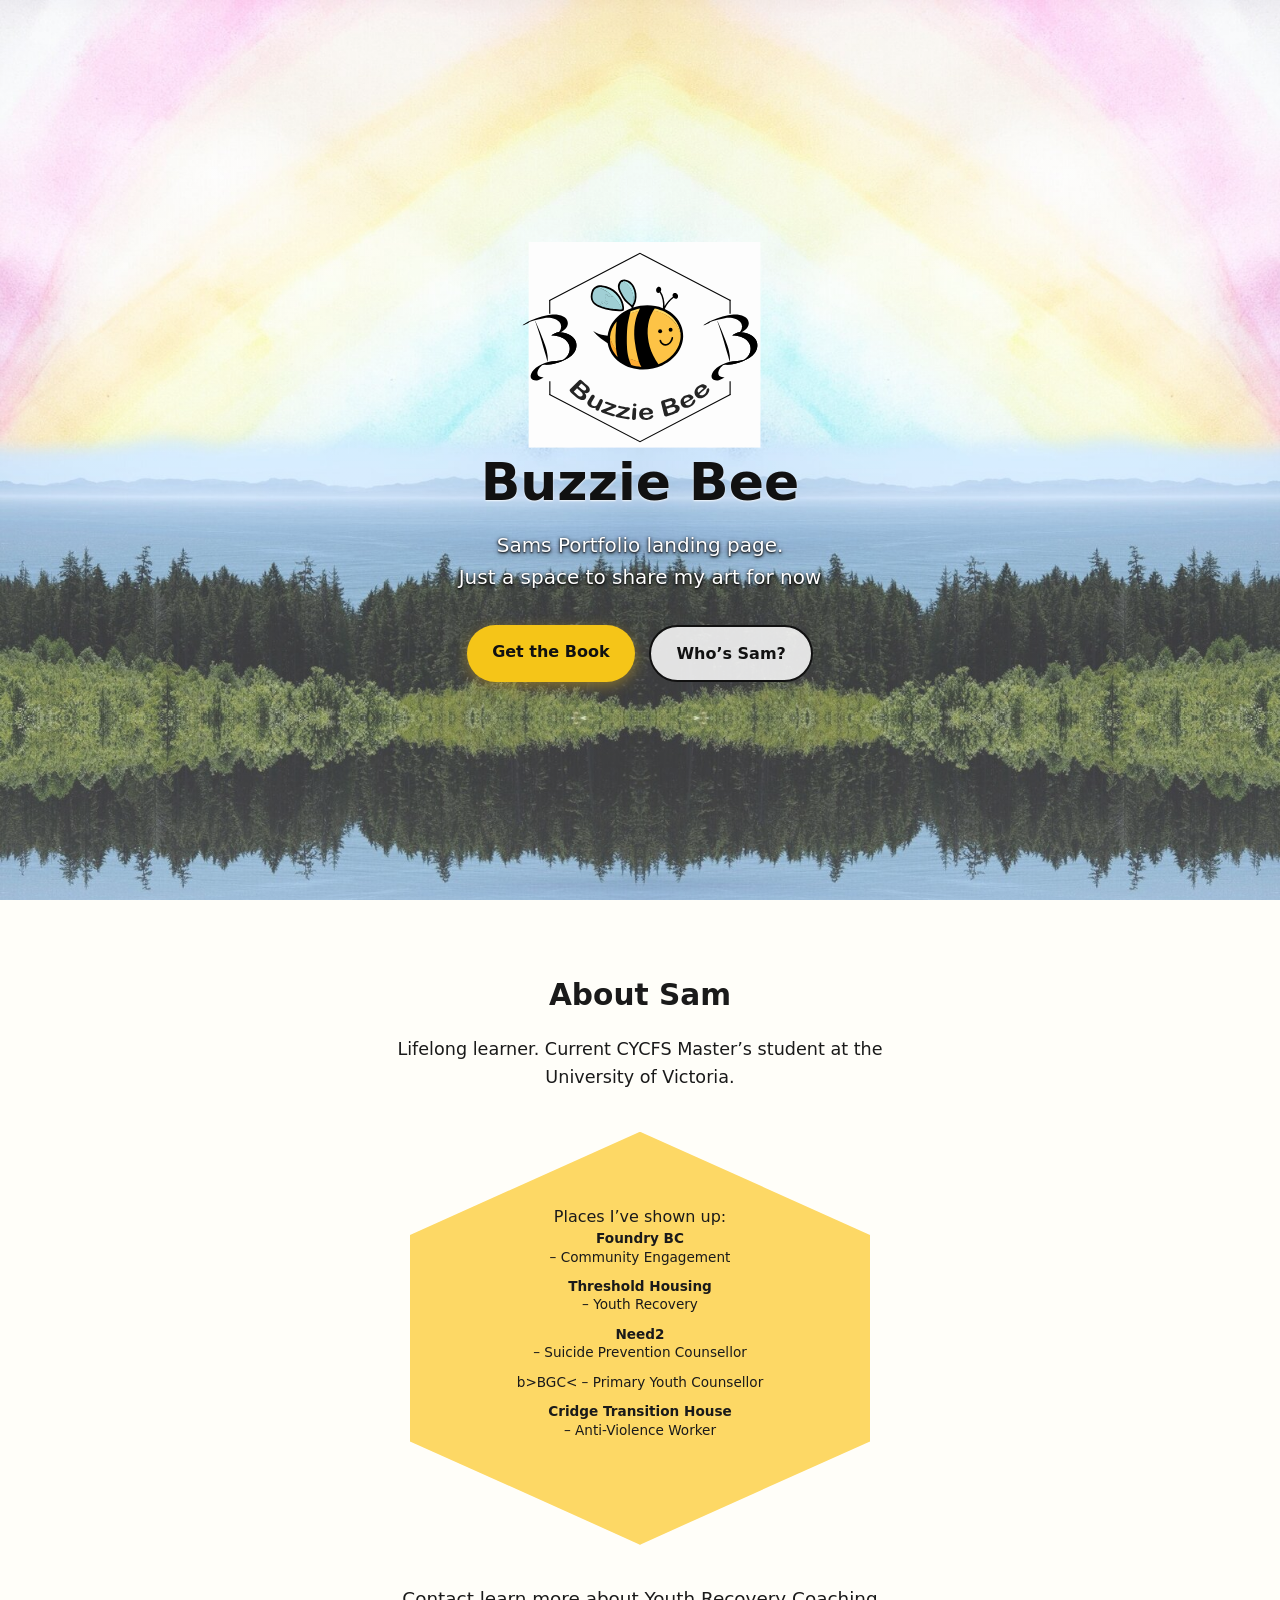
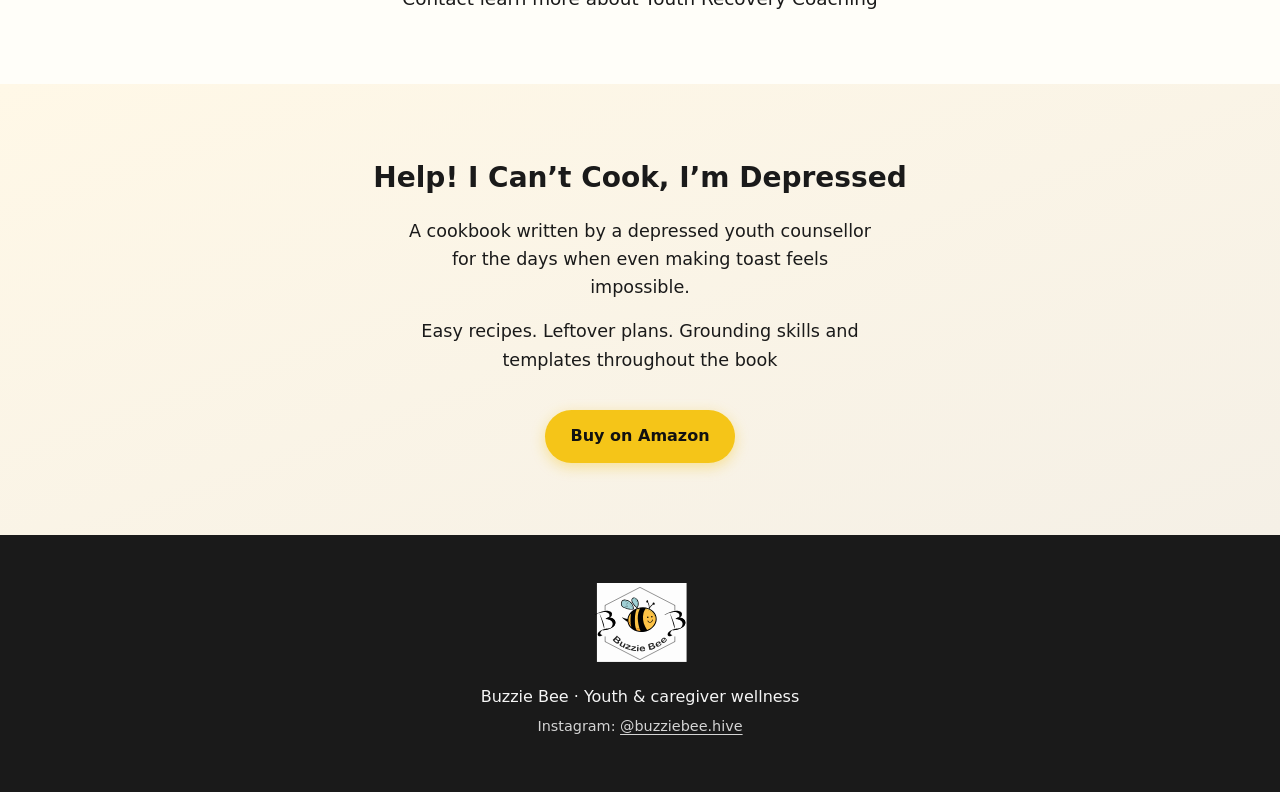
==== commit fb06d195: "Format organization names in bold Updated organization names with bold formatting." ====
--- a/index.html
+++ b/index.html
@@ -3,8 +3,8 @@
 <head>
   <meta charset="UTF-8">
   <meta name="viewport" content="width=device-width, initial-scale=1.0">
-  <title>Buzzie Bee | Real support for youth & caregivers</title>
-  <meta name="description" content="A friendly coach for youth and caregivers. Practical recovery tools, real talk, and the book Help! I Can't Cook, I'm Depressed.">
+  <title>Buzzie Bee</title>
+  <meta name="description" content="A landing hive for Sam to share their art, and the book Help! I Can't Cook, I'm Depressed.">
   <link rel="stylesheet" href="styles.css">
   <link rel="icon" href="logo.svg" type="image/svg+xml">
 </head>
@@ -13,13 +13,12 @@
   <!-- Hero -->
   <header class="hero">
     <div class="hero-content">
-      <img src="logo.svg" alt="Buzzie Bee logo" class="main-logo">
+      <img src="logo.svg" alt="Buzzie Bee logo" class="logo">
       <h1>Buzzie Bee</h1>
-      <p class="by-line">a Website by <img src="SAMname%20copy.svg" alt="Sam" class="sam-name-img"></p>
-      <p class="tagline">Real support for youth and the people who care about them.<br>No corporate bullshit. Just a friendly coach who gets it.</p>
+      <p class="tagline">Sams Portfolio landing page.<br>Just a space to share my art for now </p>
       <div class="hero-buttons">
         <a href="https://www.amazon.ca/Help-Cant-Cook-Im-Depressed/dp/1069725307" class="btn primary" target="_blank" rel="noopener">Get the Book</a>
-        <a href="#about" class="btn secondary">Who's Sam?</a>
+        <a href="#about" class="btn secondary">Who’s Sam?</a>
       </div>
     </div>
   </header>
@@ -27,41 +26,34 @@
   <!-- About / Credibility -->
   <section id="about" class="about">
     <div class="container">
-      <div class="about-heading">
-        <img src="Bee_Logo.svg" alt="" class="bee-accent">
-        <h2>About Me</h2>
-      </div>
-      <p class="intro">Lifelong learner and current CYCFS Master's student at the University of Victoria. Here are some organizations I've worked with in my career.</p>
-
+      <h2>About Sam</h2>
+      <p class="intro">Lifelong learner. Current CYCFS Master’s student at the University of Victoria.</p>
+      
       <div class="hexagon-wrapper">
         <div class="hexagon">
+          <p class="hex-label">Places I’ve shown up:</p>
           <ul class="orgs">
-            <li><strong>Foundry BC</strong><span>Community Engagement Coordinator</span></li>
-            <li><strong>Threshold Housing Society</strong><span>Youth Recovery Supporter</span></li>
-            <li><strong>Need2 · youthspace.ca</strong><span>Suicide Prevention Counsellor</span></li>
-            <li><strong>BGC South Vancouver Island</strong><span>Primary Youth Counsellor</span></li>
-            <li><strong>IDM Youth Services</strong><span>Residential Youth Support</span></li>
-            <li><strong>The Cridge Centre for the Family</strong><span>Anti-Violence Worker</span></li>
-            <li><strong>Volunteer Victoria</strong><span>2SLGBTQ+ Clothing Swap Coordinator</span></li>
-            <li><strong>Homewood Ravensview</strong><span>Patient Care Liaison</span></li>
+            <li><b>Foundry BC </b>– Community Engagement</li>
+            <li><b>Threshold Housing</b> – Youth Recovery</li>
+            <li><b>Need2</b> – Suicide Prevention Counsellor</li>
+            <li>b>BGC<</b> – Primary Youth Counsellor</li>
+            <li><b>Cridge Transition House</b> – Anti-Violence Worker</li>
+            <li> </li>
+            <li> </li>
           </ul>
         </div>
       </div>
 
-      <p class="closing">Those kids don't need another program that treats them like a problem. They need a friendly coach who actually sees them.</p>
+      <p class="closing">Contact learn more about Youth Recovery Coaching </p>
     </div>
   </section>
-
-  <div class="wordmark-divider">
-    <img src="buzziebee-hand-logo.svg" alt="Buzzie Bee">
-  </div>
 
   <!-- Book -->
   <section class="book">
     <div class="container">
-      <h2>Help! I Can't Cook, I'm Depressed</h2>
+      <h2>Help! I Can’t Cook, I’m Depressed</h2>
       <p>A cookbook written by a depressed youth counsellor for the days when even making toast feels impossible.</p>
-      <p>Easy recipes. Leftover plans. Grounding skills in the back. Made for real life.</p>
+      <p>Easy recipes. Leftover plans. Grounding skills and templates throughout the book </p>
       <a href="https://www.amazon.ca/Help-Cant-Cook-Im-Depressed/dp/1069725307" class="btn primary" target="_blank" rel="noopener">Buy on Amazon</a>
     </div>
   </section>
@@ -71,8 +63,7 @@
     <div class="container">
       <img src="logo.svg" alt="Buzzie Bee" class="footer-logo">
       <p>Buzzie Bee · Youth & caregiver wellness</p>
-      <p class="small">Instagram: <a href="https://www.instagram.com/buzziebee.hive" target="_blank" rel="noopener">@buzziebee.hive</a></p>
-      <img src="SB%20monogram%20copy.svg" alt="" class="sb-watermark">
+      <p class="small">Instagram: <a href="https://www.instagram.com/buzzie_bee_creations" target="_blank" rel="noopener">@buzziebee.hive</a></p>
     </div>
   </footer>
 
--- a/styles.css
+++ b/styles.css
@@ -27,6 +27,7 @@
   text-decoration: none;
 }
 
+/* Layout helpers */
 .container {
   width: min(100% - 2rem, 720px);
   margin-inline: auto;
@@ -37,9 +38,8 @@
   min-height: 100vh;
   min-height: 100dvh;
   display: flex;
-  align-items: center;
-  justify-content: center;
-  padding: 3rem 1.5rem;
+  flex-direction: column;
+  padding: 1.5rem 1.5rem 2rem;
   background-image:
     linear-gradient(to bottom, rgba(255,255,255,0.15), rgba(255,255,255,0.25)),
     url("bg-seamless-web.jpg");
@@ -49,45 +49,63 @@
   background-attachment: fixed;
 }
 
+/* Top bar: hand logo + "a Website by Sam" on left, badge on right */
+.hero-topbar {
+  display: flex;
+  align-items: flex-start;
+  justify-content: space-between;
+  gap: 1rem;
+}
+
+.brand-lockup {
+  display: flex;
+  flex-direction: column;
+  align-items: flex-start;
+}
+
+.hand-logo {
+  width: clamp(160px, 22vw, 260px);
+  filter: drop-shadow(0 2px 6px rgba(0,0,0,0.12));
+}
+
+.by-sam {
+  font-size: clamp(1.1rem, 2.5vw, 1.5rem);
+  color: #1a1a1a;
+  margin-top: -0.5rem;
+  margin-left: 0.5rem;
+}
+
+.sam-script {
+  font-family: "Caveat", cursive;
+  font-size: 1.5em;
+  font-weight: 700;
+}
+
+.badge-logo {
+  width: clamp(56px, 8vw, 84px);
+  flex-shrink: 0;
+  filter: drop-shadow(0 2px 6px rgba(0,0,0,0.12));
+}
+
 .hero-content {
+  flex: 1;
   display: flex;
   flex-direction: column;
   align-items: center;
+  justify-content: center;
   text-align: center;
   max-width: 640px;
-}
-
-.main-logo {
-  width: clamp(160px, 26vw, 260px);
-  margin-bottom: 1.5rem;
-  filter: drop-shadow(0 4px 14px rgba(0,0,0,0.15));
+  margin-inline: auto;
+  padding-top: 2rem;
 }
 
 .hero h1 {
-  font-size: clamp(2.25rem, 7vw, 3.5rem);
-  font-weight: 800;
+  font-size: clamp(2rem, 6vw, 3.25rem);
+  font-weight: 700;
+  line-height: 1.15;
+  margin-bottom: 1rem;
   color: #111;
-  margin-bottom: 0.75rem;
-  text-shadow: 0 1px 2px rgba(255,255,255,0.6);
-}
-
-.by-line {
-  display: flex;
-  align-items: center;
-  gap: 0.5rem;
-  font-size: 1.15rem;
-  color: #222;
-  margin-bottom: 1.5rem;
-  padding: 0.3rem 1rem;
-  background: rgba(255,255,255,0.55);
-  border-radius: 999px;
-  backdrop-filter: blur(2px);
-}
-
-.sam-name-img {
-  height: 2.4em;
-  width: auto;
-  margin-top: -0.2em;
+  text-shadow: 0 1px 2px rgba(255,255,255,0.8);
 }
 
 .tagline {
@@ -140,20 +158,10 @@
   background: #fffef9;
 }
 
-.about-heading {
-  display: flex;
-  align-items: center;
-  justify-content: center;
-  gap: 0.6rem;
-  margin-bottom: 1rem;
-}
-
-.bee-accent {
-  width: 44px;
-}
-
 .about h2 {
   font-size: 1.85rem;
+  margin-bottom: 1rem;
+  text-align: center;
 }
 
 .about .intro {
@@ -209,18 +217,6 @@
   line-height: 1.5;
 }
 
-/* Wordmark divider */
-.wordmark-divider {
-  display: flex;
-  justify-content: center;
-  padding: 1rem 1.5rem 3rem;
-  background: #fffef9;
-}
-
-.wordmark-divider img {
-  width: clamp(180px, 30vw, 280px);
-}
-
 /* Book section */
 .book {
   padding: 4.5rem 0;
@@ -249,7 +245,6 @@
   background: #1a1a1a;
   color: #f5f5f5;
   text-align: center;
-  position: relative;
 }
 
 .footer-logo {
@@ -269,13 +264,6 @@
 footer a {
   text-decoration: underline;
   text-underline-offset: 3px;
-}
-
-.sb-watermark {
-  width: 60px;
-  margin: 1.5rem auto 0;
-  opacity: 0.35;
-  filter: invert(1);
 }
 
 /* Mobile tweaks */
@@ -284,8 +272,20 @@
     background-attachment: scroll;
   }
 
-  .main-logo {
-    width: 150px;
+  .hero-topbar {
+    align-items: center;
+  }
+
+  .hand-logo {
+    width: 110px;
+  }
+
+  .by-sam {
+    font-size: 0.95rem;
+  }
+
+  .badge-logo {
+    width: 42px;
   }
 
   .hexagon {
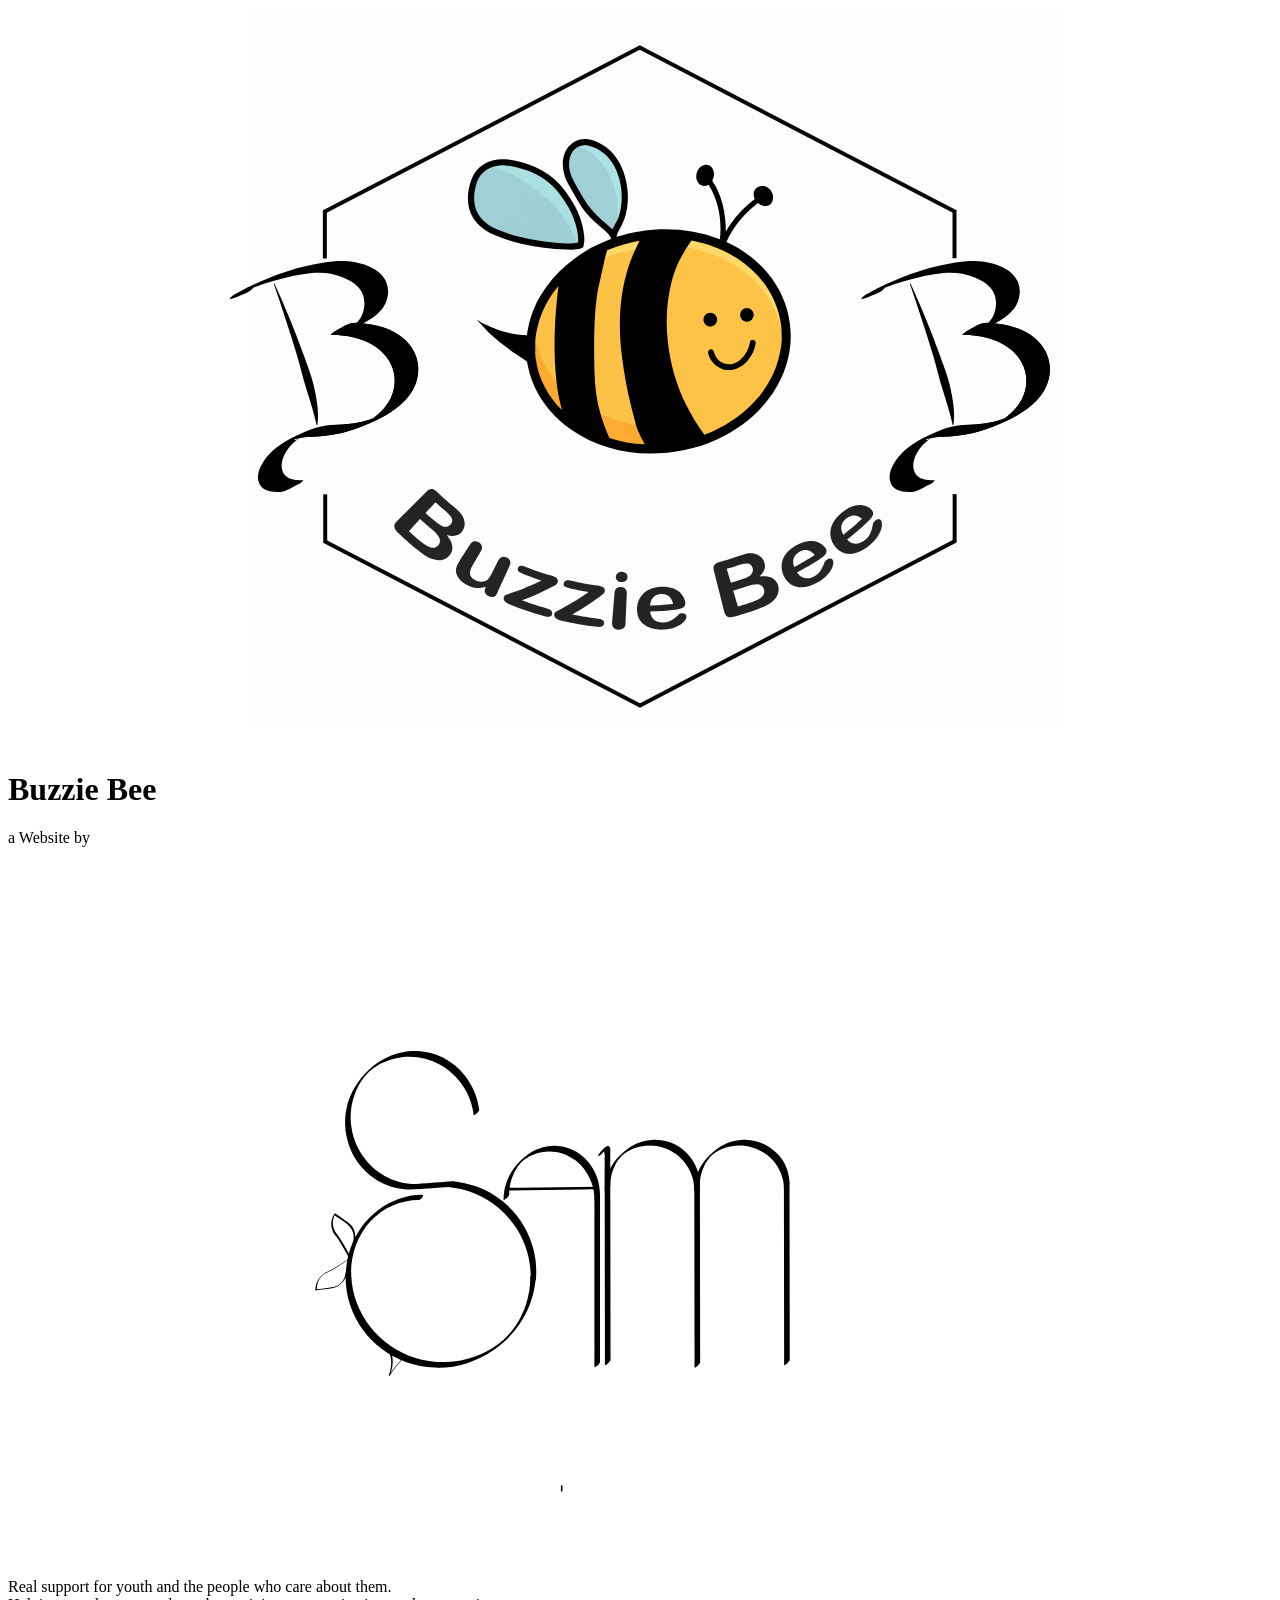
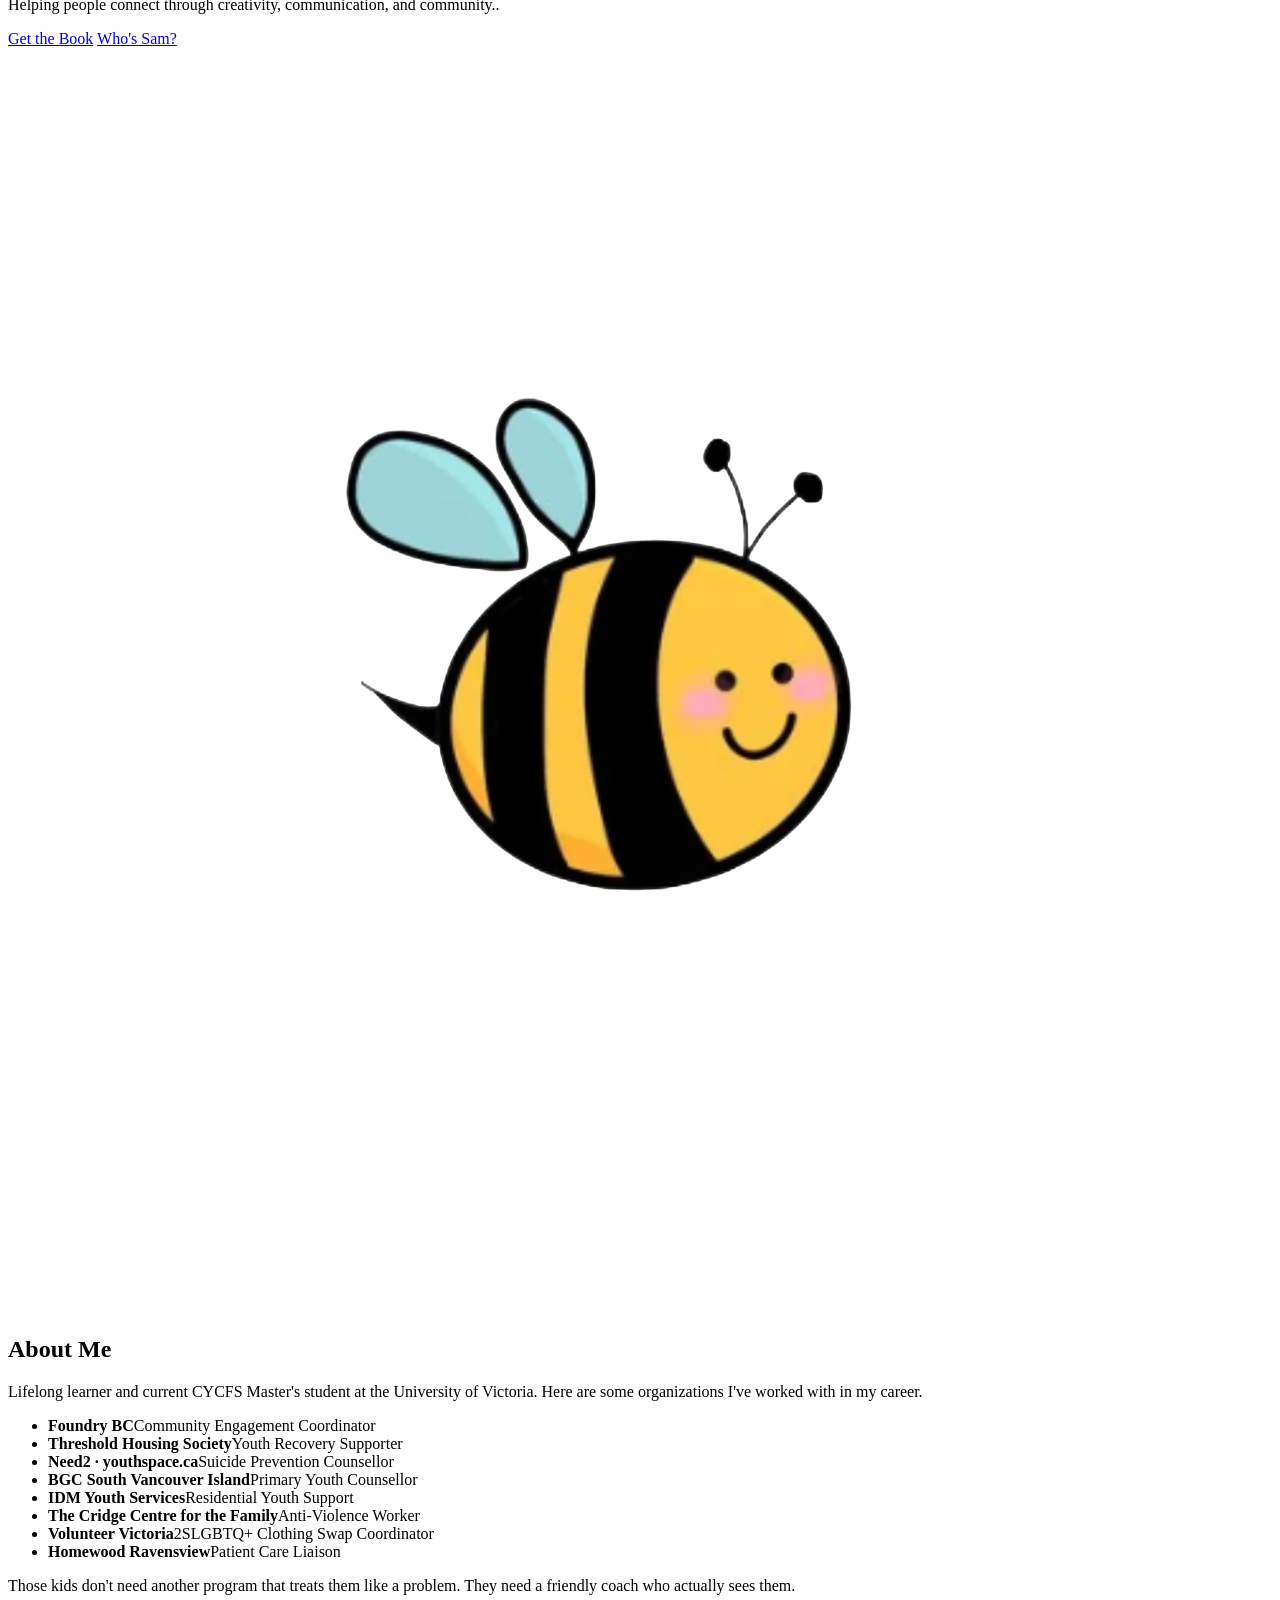
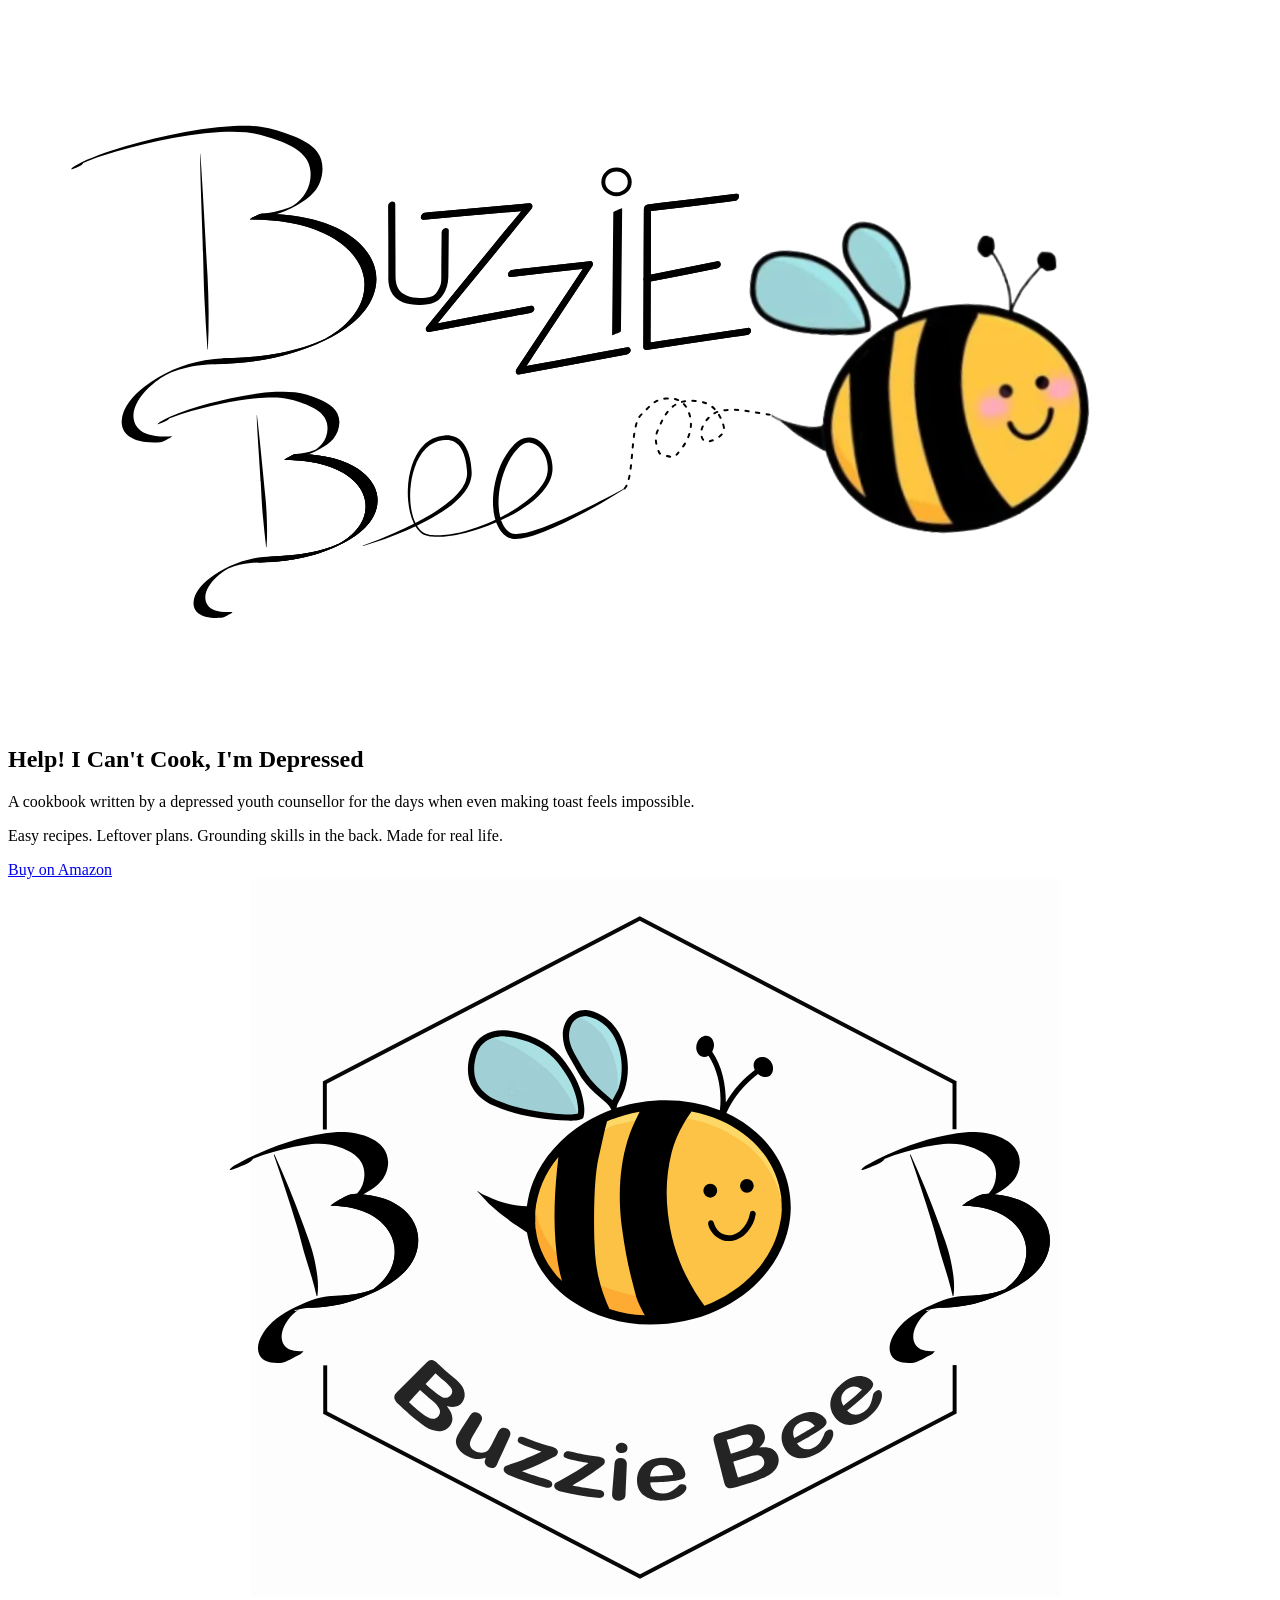
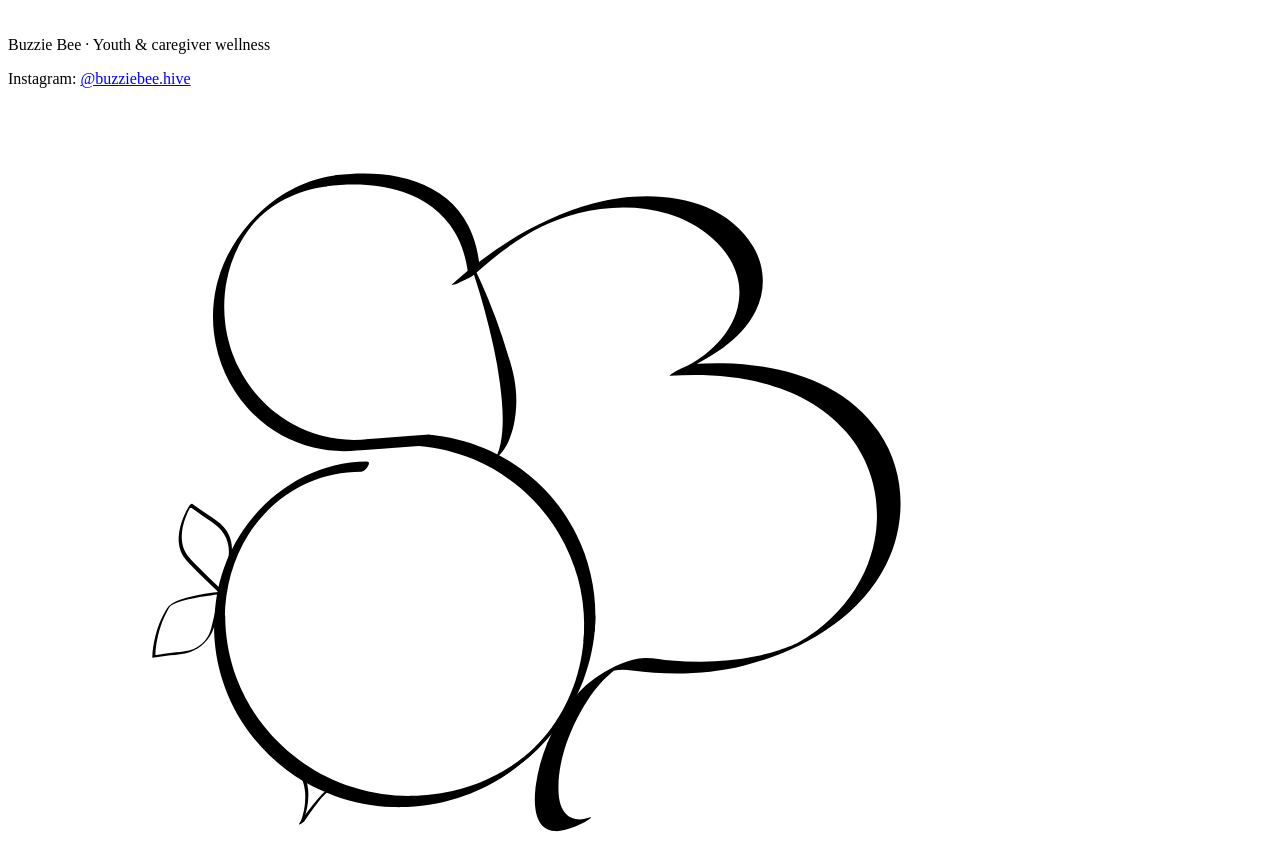
==== commit c62e0510: "Revise title, description, and tagline in index.html Updated title and description meta tags for SEO" ====
--- a/index.html
+++ b/index.html
@@ -3,8 +3,8 @@
 <head>
   <meta charset="UTF-8">
   <meta name="viewport" content="width=device-width, initial-scale=1.0">
-  <title>Buzzie Bee</title>
-  <meta name="description" content="A landing hive for Sam to share their art, and the book Help! I Can't Cook, I'm Depressed.">
+  <title>Buzzie Bee | Creative Strategist • Artist • Youth Advocate</title>
+  <meta name="description" content="A friendly coach for Youth and Caregivers. Practical recovery tools, real talk, and the book Help! I Can't Cook, I'm Depressed.">
   <link rel="stylesheet" href="styles.css">
   <link rel="icon" href="logo.svg" type="image/svg+xml">
 </head>
@@ -13,12 +13,13 @@
   <!-- Hero -->
   <header class="hero">
     <div class="hero-content">
-      <img src="logo.svg" alt="Buzzie Bee logo" class="logo">
+      <img src="logo.svg" alt="Buzzie Bee logo" class="main-logo">
       <h1>Buzzie Bee</h1>
-      <p class="tagline">Sams Portfolio landing page.<br>Just a space to share my art for now </p>
+      <p class="by-line">a Website by <img src="SAMname%20copy.svg" alt="Sam" class="sam-name-img"></p>
+      <p class="tagline">Real support for youth and the people who care about them.<br>Helping people connect through creativity, communication, and community..</p>
       <div class="hero-buttons">
         <a href="https://www.amazon.ca/Help-Cant-Cook-Im-Depressed/dp/1069725307" class="btn primary" target="_blank" rel="noopener">Get the Book</a>
-        <a href="#about" class="btn secondary">Who’s Sam?</a>
+        <a href="#about" class="btn secondary">Who's Sam?</a>
       </div>
     </div>
   </header>
@@ -26,34 +27,41 @@
   <!-- About / Credibility -->
   <section id="about" class="about">
     <div class="container">
-      <h2>About Sam</h2>
-      <p class="intro">Lifelong learner. Current CYCFS Master’s student at the University of Victoria.</p>
-      
+      <div class="about-heading">
+        <img src="Bee_Logo.svg" alt="" class="bee-accent">
+        <h2>About Me</h2>
+      </div>
+      <p class="intro">Lifelong learner and current CYCFS Master's student at the University of Victoria. Here are some organizations I've worked with in my career.</p>
+
       <div class="hexagon-wrapper">
         <div class="hexagon">
-          <p class="hex-label">Places I’ve shown up:</p>
           <ul class="orgs">
-            <li><b>Foundry BC </b>– Community Engagement</li>
-            <li><b>Threshold Housing</b> – Youth Recovery</li>
-            <li><b>Need2</b> – Suicide Prevention Counsellor</li>
-            <li>b>BGC<</b> – Primary Youth Counsellor</li>
-            <li><b>Cridge Transition House</b> – Anti-Violence Worker</li>
-            <li> </li>
-            <li> </li>
+            <li><strong>Foundry BC</strong><span>Community Engagement Coordinator</span></li>
+            <li><strong>Threshold Housing Society</strong><span>Youth Recovery Supporter</span></li>
+            <li><strong>Need2 · youthspace.ca</strong><span>Suicide Prevention Counsellor</span></li>
+            <li><strong>BGC South Vancouver Island</strong><span>Primary Youth Counsellor</span></li>
+            <li><strong>IDM Youth Services</strong><span>Residential Youth Support</span></li>
+            <li><strong>The Cridge Centre for the Family</strong><span>Anti-Violence Worker</span></li>
+            <li><strong>Volunteer Victoria</strong><span>2SLGBTQ+ Clothing Swap Coordinator</span></li>
+            <li><strong>Homewood Ravensview</strong><span>Patient Care Liaison</span></li>
           </ul>
         </div>
       </div>
 
-      <p class="closing">Contact learn more about Youth Recovery Coaching </p>
+      <p class="closing">Those kids don't need another program that treats them like a problem. They need a friendly coach who actually sees them.</p>
     </div>
   </section>
+
+  <div class="wordmark-divider">
+    <img src="buzziebee-hand-logo.svg" alt="Buzzie Bee">
+  </div>
 
   <!-- Book -->
   <section class="book">
     <div class="container">
-      <h2>Help! I Can’t Cook, I’m Depressed</h2>
+      <h2>Help! I Can't Cook, I'm Depressed</h2>
       <p>A cookbook written by a depressed youth counsellor for the days when even making toast feels impossible.</p>
-      <p>Easy recipes. Leftover plans. Grounding skills and templates throughout the book </p>
+      <p>Easy recipes. Leftover plans. Grounding skills in the back. Made for real life.</p>
       <a href="https://www.amazon.ca/Help-Cant-Cook-Im-Depressed/dp/1069725307" class="btn primary" target="_blank" rel="noopener">Buy on Amazon</a>
     </div>
   </section>
@@ -63,7 +71,8 @@
     <div class="container">
       <img src="logo.svg" alt="Buzzie Bee" class="footer-logo">
       <p>Buzzie Bee · Youth & caregiver wellness</p>
-      <p class="small">Instagram: <a href="https://www.instagram.com/buzzie_bee_creations" target="_blank" rel="noopener">@buzziebee.hive</a></p>
+      <p class="small">Instagram: <a href="https://www.instagram.com/buzziebee.hive" target="_blank" rel="noopener">@buzziebee.hive</a></p>
+      <img src="SB%20monogram%20copy.svg" alt="" class="sb-watermark">
     </div>
   </footer>
 
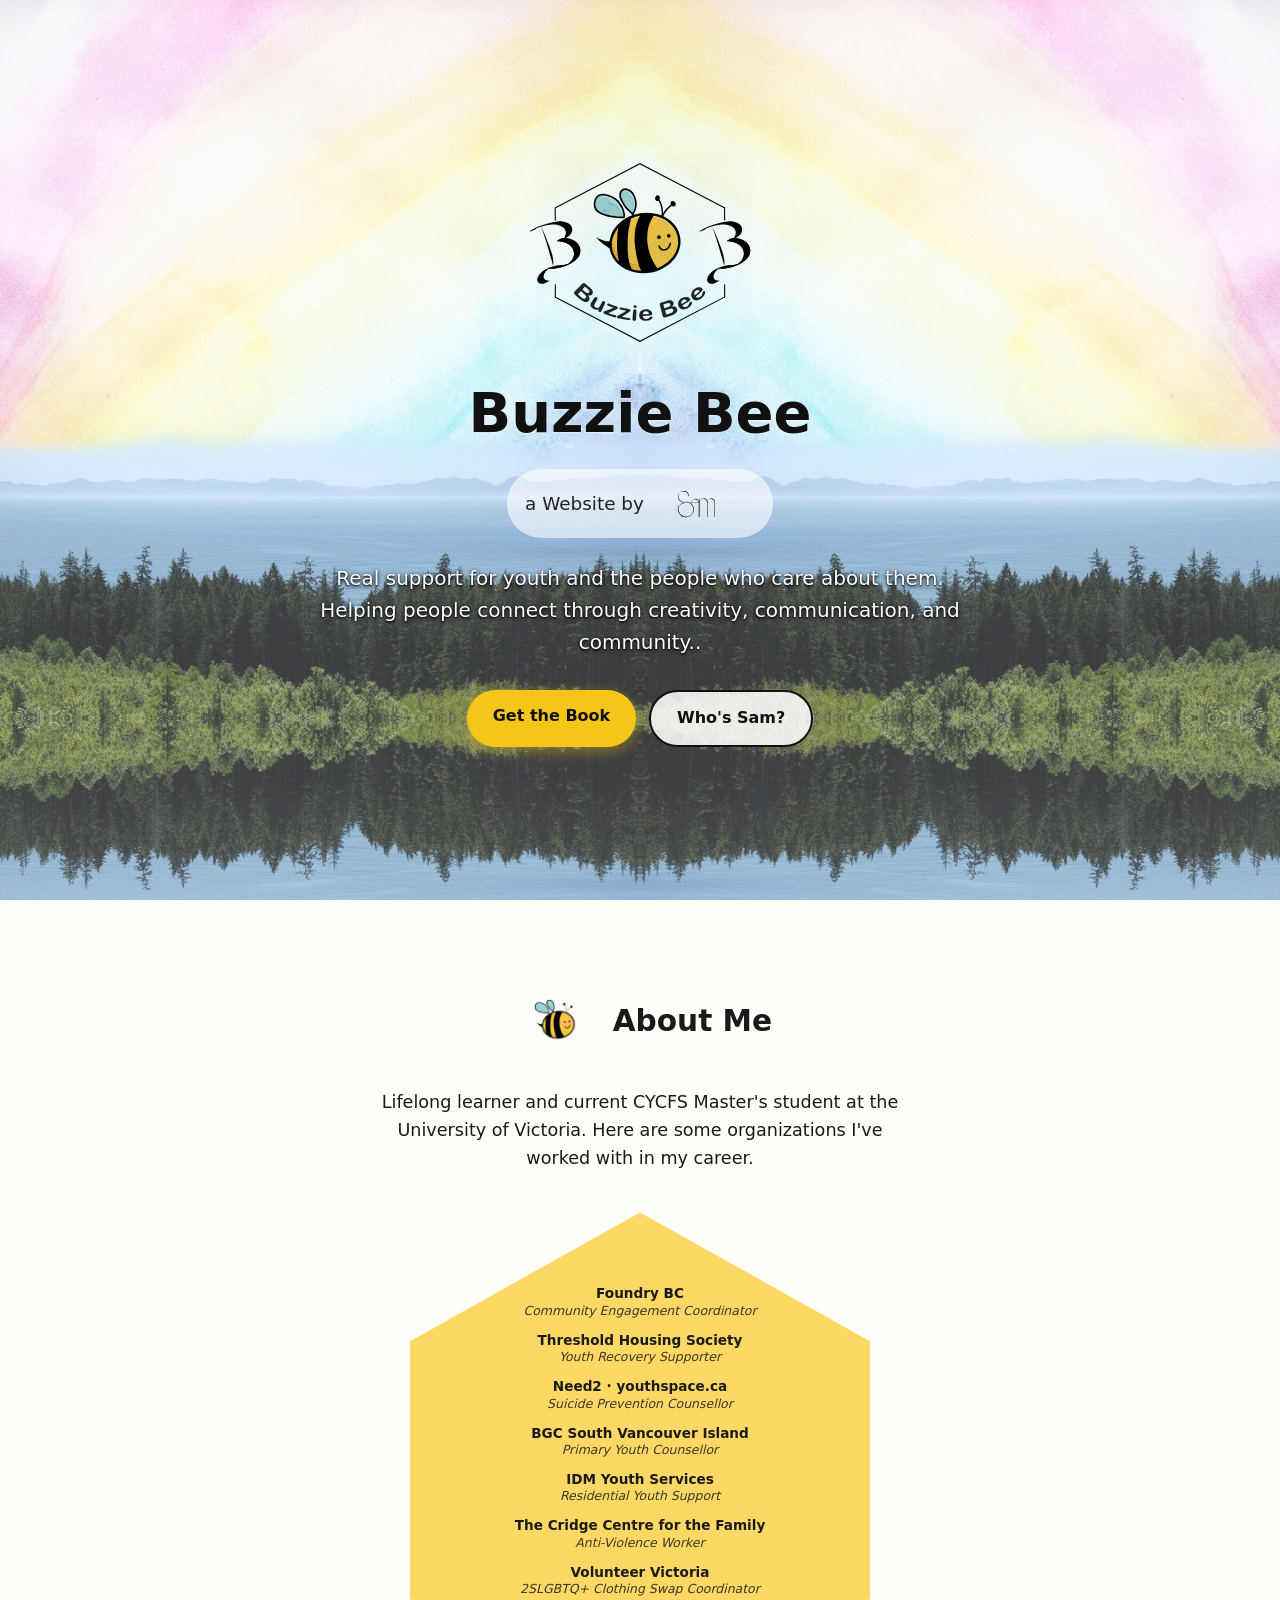
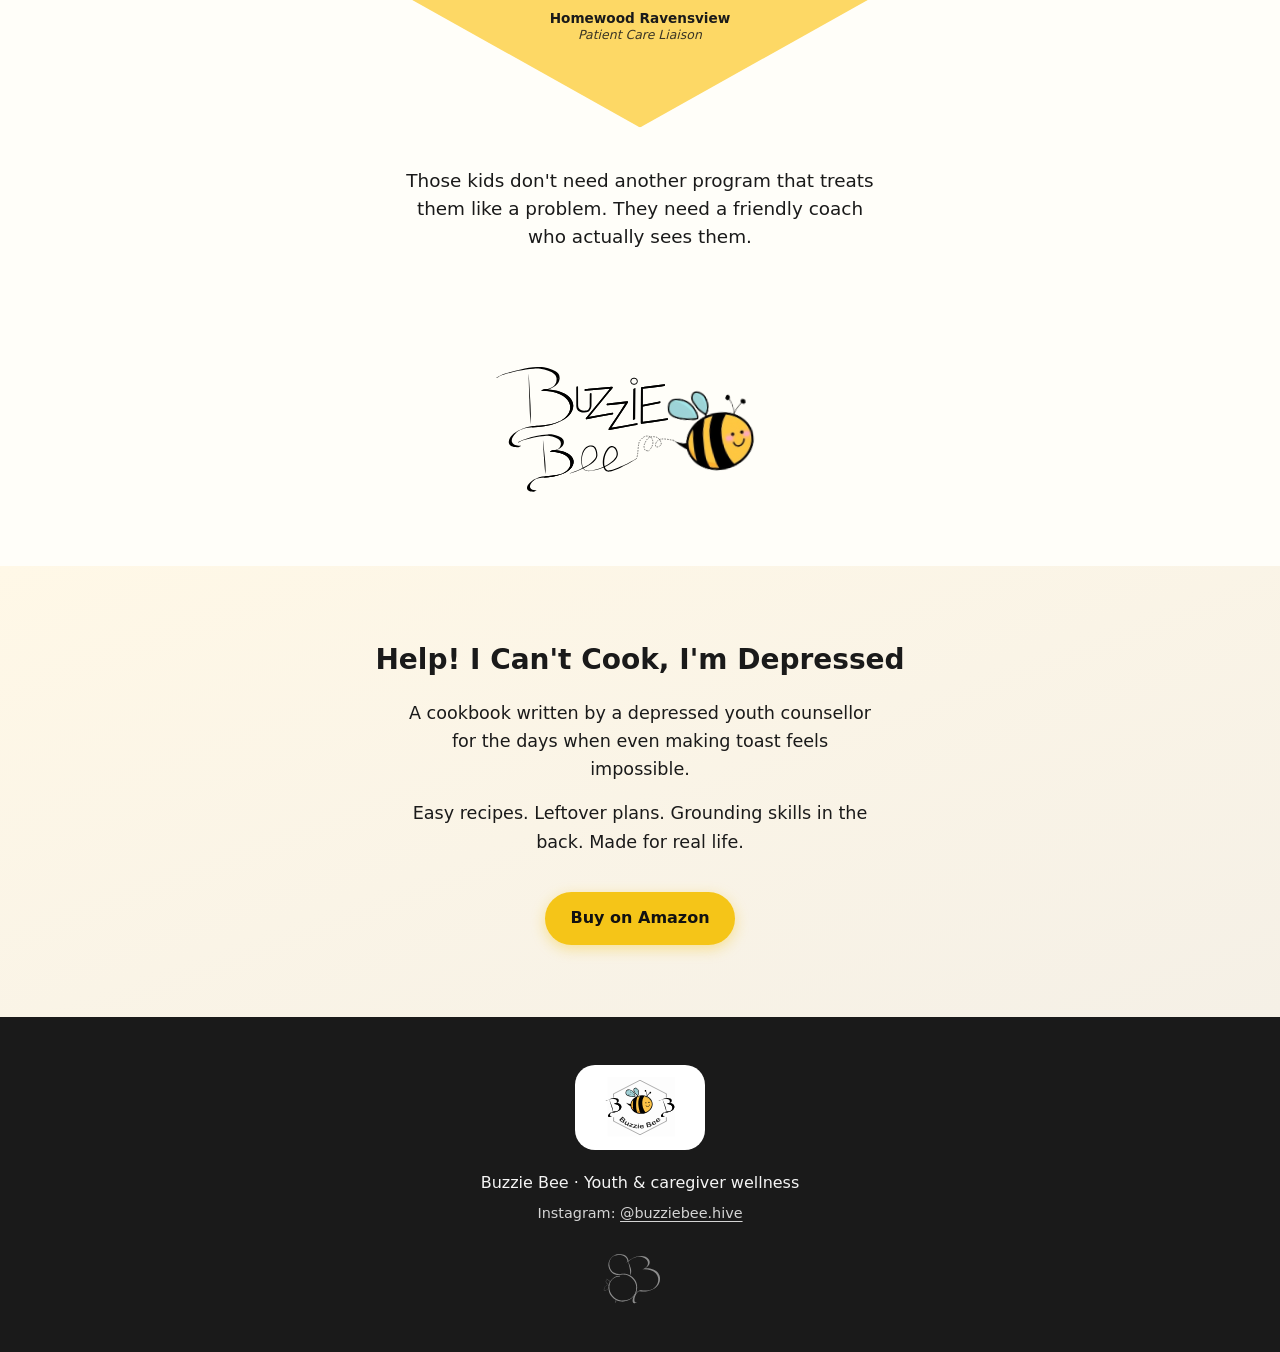
==== commit 08c11257: "Revise title and description in index.html Updated the title and description meta tags for better cl" ====
--- a/index.html
+++ b/index.html
@@ -3,8 +3,8 @@
 <head>
   <meta charset="UTF-8">
   <meta name="viewport" content="width=device-width, initial-scale=1.0">
-  <title>Buzzie Bee | Creative Strategist • Artist • Youth Advocate</title>
-  <meta name="description" content="A friendly coach for Youth and Caregivers. Practical recovery tools, real talk, and the book Help! I Can't Cook, I'm Depressed.">
+  <title>Buzzie Bee | Creative Strategist • Artist • Youth Advocate & Coach </title>
+  <meta name="description" content="Greetings! I'm Sam. I live, work and play in Victoria, BC. I'm a coach for Youth and Caregivers and a Digital Media Strategist, and Author of the book Help! I Can't Cook, I'm Depressed.">
   <link rel="stylesheet" href="styles.css">
   <link rel="icon" href="logo.svg" type="image/svg+xml">
 </head>
--- a/styles.css
+++ b/styles.css
@@ -0,0 +1,310 @@
+/* Reset & base */
+*, *::before, *::after {
+  box-sizing: border-box;
+  margin: 0;
+  padding: 0;
+}
+
+html {
+  scroll-behavior: smooth;
+}
+
+body {
+  font-family: system-ui, -apple-system, BlinkMacSystemFont, "Segoe UI", Roboto, sans-serif;
+  line-height: 1.6;
+  color: #1a1a1a;
+  background-color: #f8f4ef;
+}
+
+img {
+  max-width: 100%;
+  height: auto;
+  display: block;
+}
+
+a {
+  color: inherit;
+  text-decoration: none;
+}
+
+.container {
+  width: min(100% - 2rem, 720px);
+  margin-inline: auto;
+}
+
+/* Hero */
+.hero {
+  min-height: 100vh;
+  min-height: 100dvh;
+  display: flex;
+  align-items: center;
+  justify-content: center;
+  padding: 3rem 1.5rem;
+  background-image:
+    linear-gradient(to bottom, rgba(255,255,255,0.15), rgba(255,255,255,0.25)),
+    url("bg-seamless-web.jpg");
+  background-size: cover;
+  background-position: center top;
+  background-repeat: no-repeat;
+  background-attachment: fixed;
+}
+
+.hero-content {
+  display: flex;
+  flex-direction: column;
+  align-items: center;
+  text-align: center;
+  max-width: 640px;
+}
+
+/* The hexagon logo file has a white background baked in.
+   mix-blend-mode: multiply drops that white out so it sits
+   cleanly on the colorful hero background. This only works on
+   light backgrounds, so it's used for the hero logo only. */
+.main-logo {
+  mix-blend-mode: multiply;
+}
+
+.main-logo {
+  width: clamp(220px, 32vw, 340px);
+  margin-bottom: 1rem;
+}
+
+.hero h1 {
+  font-size: clamp(2.25rem, 7vw, 3.5rem);
+  font-weight: 800;
+  color: #111;
+  margin-bottom: 0.75rem;
+  text-shadow: 0 1px 2px rgba(255,255,255,0.6);
+}
+
+.by-line {
+  display: flex;
+  align-items: center;
+  gap: 0.4rem;
+  font-size: 1.15rem;
+  color: #222;
+  margin-bottom: 1.5rem;
+  padding: 0.3rem 1.1rem;
+  background: rgba(255,255,255,0.6);
+  border-radius: 999px;
+}
+
+.sam-name-img {
+  height: 3.2em;
+  width: auto;
+}
+
+.tagline {
+  font-size: clamp(1.05rem, 2.5vw, 1.25rem);
+  margin-bottom: 2rem;
+  color: #fff;
+  text-shadow: 0 1px 4px rgba(0,0,0,0.9), 0 1px 2px rgba(0,0,0,0.9);
+}
+
+.hero-buttons {
+  display: flex;
+  flex-wrap: wrap;
+  gap: 0.85rem;
+  justify-content: center;
+}
+
+/* Buttons */
+.btn {
+  display: inline-block;
+  padding: 0.85rem 1.6rem;
+  border-radius: 999px;
+  font-weight: 600;
+  font-size: 1rem;
+  transition: transform 0.15s ease, box-shadow 0.15s ease;
+}
+
+.btn:hover {
+  transform: translateY(-2px);
+}
+
+.btn.primary {
+  background: #f5c518;
+  color: #111;
+  box-shadow: 0 4px 14px rgba(245, 197, 24, 0.4);
+}
+
+.btn.primary:hover {
+  box-shadow: 0 6px 18px rgba(245, 197, 24, 0.55);
+}
+
+.btn.secondary {
+  background: rgba(255,255,255,0.85);
+  color: #111;
+  border: 2px solid #111;
+}
+
+/* About section */
+.about {
+  padding: 4.5rem 0;
+  background: #fffef9;
+}
+
+.about-heading {
+  display: flex;
+  align-items: center;
+  justify-content: center;
+  gap: 0.3rem;
+  margin-bottom: 1rem;
+}
+
+.bee-accent {
+  width: 100px;
+}
+
+.about h2 {
+  font-size: 1.85rem;
+}
+
+.about .intro {
+  text-align: center;
+  max-width: 520px;
+  margin: 0 auto 2.5rem;
+  font-size: 1.1rem;
+}
+
+.hexagon-wrapper {
+  display: flex;
+  justify-content: center;
+  margin-bottom: 2.5rem;
+}
+
+.hexagon {
+  background: #fdd865;
+  width: min(100%, 460px);
+  padding: 4.5rem 3.5rem;
+  clip-path: polygon(50% 0%, 100% 25%, 100% 75%, 50% 100%, 0% 75%, 0% 25%);
+  text-align: center;
+  box-shadow: 0 8px 24px rgba(0,0,0,0.08);
+}
+
+.orgs {
+  list-style: none;
+  font-size: 0.85rem;
+  line-height: 1.35;
+}
+
+.orgs li {
+  margin-bottom: 0.7rem;
+  display: flex;
+  flex-direction: column;
+}
+
+.orgs li strong {
+  font-weight: 700;
+}
+
+.orgs li span {
+  font-style: italic;
+  font-size: 0.78rem;
+  opacity: 0.85;
+}
+
+.closing {
+  text-align: center;
+  font-size: 1.15rem;
+  font-weight: 500;
+  max-width: 480px;
+  margin: 0 auto;
+  line-height: 1.5;
+}
+
+/* Wordmark divider */
+.wordmark-divider {
+  display: flex;
+  justify-content: center;
+  padding: 1rem 1.5rem 3rem;
+  background: #fffef9;
+}
+
+.wordmark-divider img {
+  width: clamp(200px, 32vw, 320px);
+}
+
+/* Book section */
+.book {
+  padding: 4.5rem 0;
+  background: linear-gradient(160deg, #fff8e7 0%, #f5f0e6 100%);
+  text-align: center;
+}
+
+.book h2 {
+  font-size: 1.75rem;
+  margin-bottom: 1rem;
+}
+
+.book p {
+  max-width: 480px;
+  margin: 0 auto 1rem;
+  font-size: 1.1rem;
+}
+
+.book .btn {
+  margin-top: 1.25rem;
+}
+
+/* Footer */
+footer {
+  padding: 3rem 1rem;
+  background: #1a1a1a;
+  color: #f5f5f5;
+  text-align: center;
+  position: relative;
+}
+
+.footer-logo {
+  width: 130px;
+  margin: 0 auto 1.25rem;
+  background: #fff;
+  border-radius: 20px;
+  padding: 0.75rem;
+}
+
+footer p {
+  margin-bottom: 0.35rem;
+}
+
+footer .small {
+  font-size: 0.9rem;
+  opacity: 0.85;
+}
+
+footer a {
+  text-decoration: underline;
+  text-underline-offset: 3px;
+}
+
+.sb-watermark {
+  width: 95px;
+  margin: 1.5rem auto 0;
+  opacity: 0.5;
+  filter: invert(1);
+}
+
+/* Mobile tweaks */
+@media (max-width: 600px) {
+  .hero {
+    background-attachment: scroll;
+  }
+
+  .main-logo {
+    width: 210px;
+  }
+
+  .hexagon {
+    padding: 3rem 2rem;
+  }
+
+  .orgs {
+    font-size: 0.78rem;
+  }
+
+  .orgs li span {
+    font-size: 0.72rem;
+  }
+}
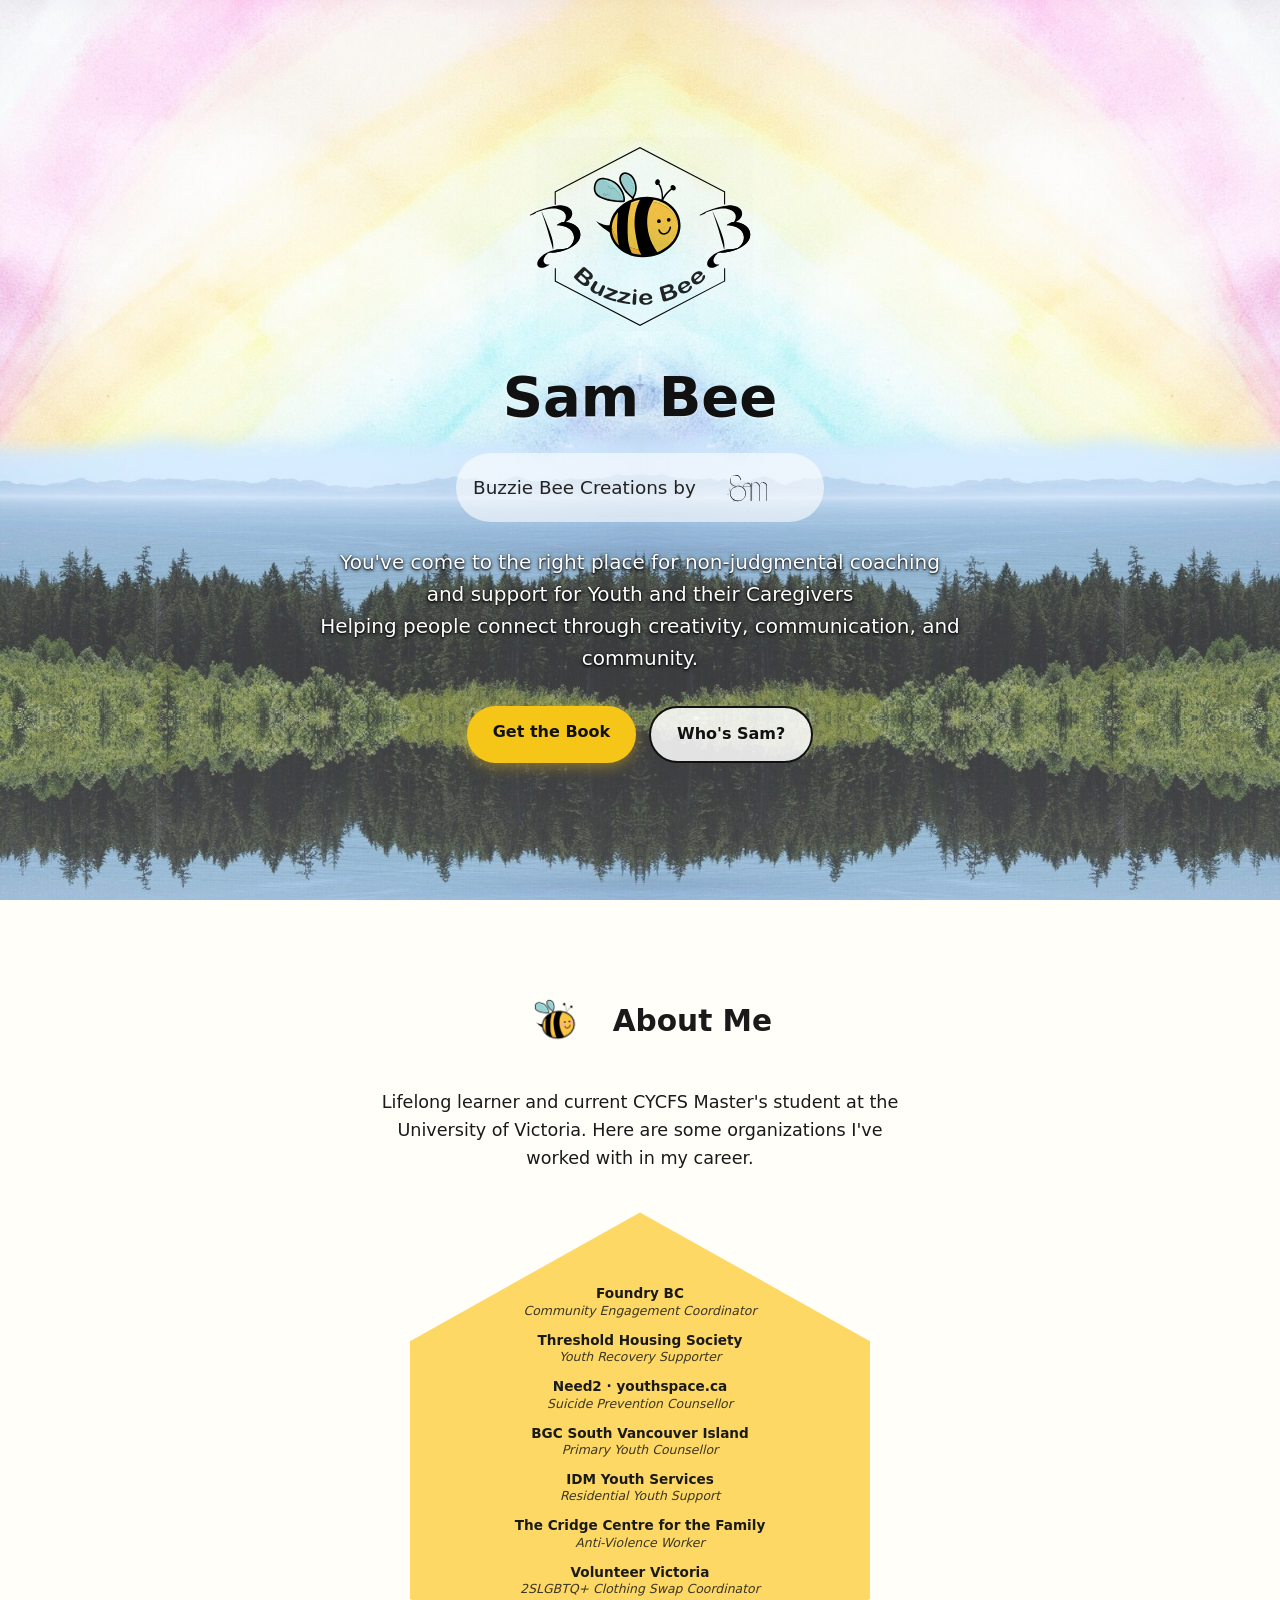
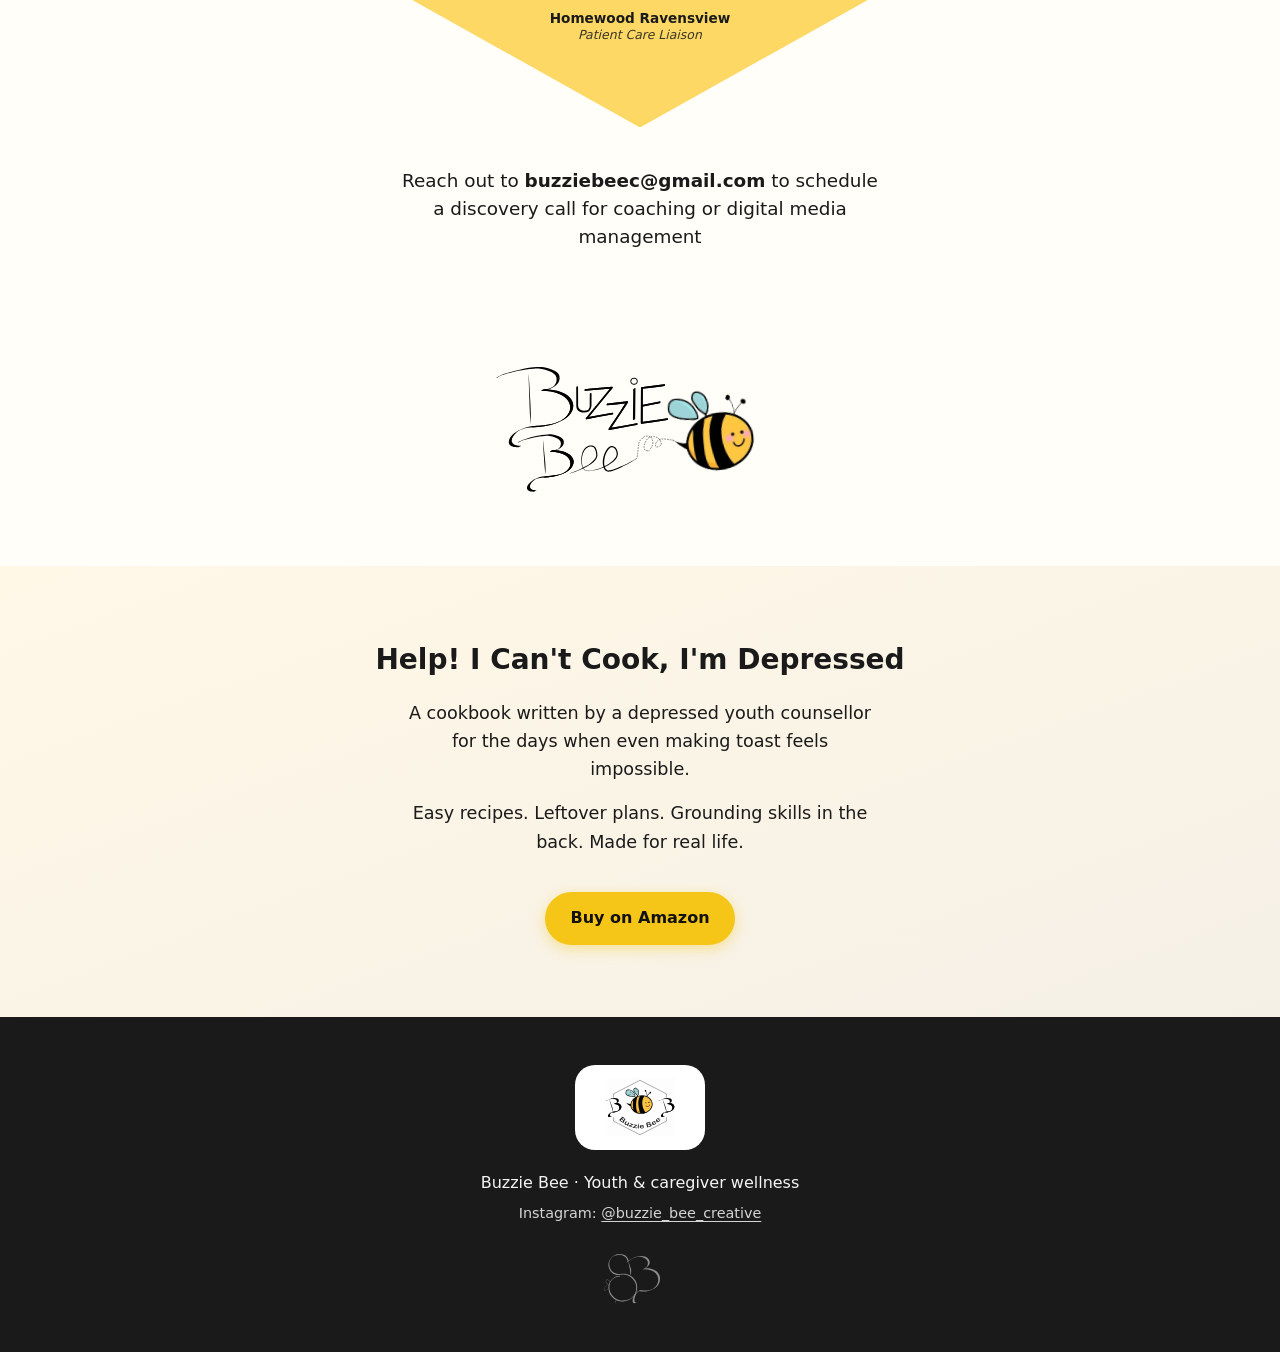
==== commit da29ed28: "Revise header and footer content in index.html Updated header content and closing paragraph for clar" ====
--- a/index.html
+++ b/index.html
@@ -14,9 +14,9 @@
   <header class="hero">
     <div class="hero-content">
       <img src="logo.svg" alt="Buzzie Bee logo" class="main-logo">
-      <h1>Buzzie Bee</h1>
-      <p class="by-line">a Website by <img src="SAMname%20copy.svg" alt="Sam" class="sam-name-img"></p>
-      <p class="tagline">Real support for youth and the people who care about them.<br>Helping people connect through creativity, communication, and community..</p>
+      <h1>Sam Bee</h1>
+      <p class="by-line">Buzzie Bee Creations by <img src="SAMname%20copy.svg" alt="Sam" class="sam-name-img"></p>
+      <p class="tagline">You've come to the right place for non-judgmental coaching and support for Youth and their Caregivers<br>Helping people connect through creativity, communication, and community.</p>
       <div class="hero-buttons">
         <a href="https://www.amazon.ca/Help-Cant-Cook-Im-Depressed/dp/1069725307" class="btn primary" target="_blank" rel="noopener">Get the Book</a>
         <a href="#about" class="btn secondary">Who's Sam?</a>
@@ -48,7 +48,7 @@
         </div>
       </div>
 
-      <p class="closing">Those kids don't need another program that treats them like a problem. They need a friendly coach who actually sees them.</p>
+      <p class="closing">Reach out to <b>buzziebeec@gmail.com</b> to schedule a discovery call for coaching or digital media management</p>
     </div>
   </section>
 
@@ -71,7 +71,7 @@
     <div class="container">
       <img src="logo.svg" alt="Buzzie Bee" class="footer-logo">
       <p>Buzzie Bee · Youth & caregiver wellness</p>
-      <p class="small">Instagram: <a href="https://www.instagram.com/buzziebee.hive" target="_blank" rel="noopener">@buzziebee.hive</a></p>
+      <p class="small">Instagram: <a href="https://www.instagram.com/buzziebee.hive" target="_blank" rel="noopener">@buzzie_bee_creative</a></p>
       <img src="SB%20monogram%20copy.svg" alt="" class="sb-watermark">
     </div>
   </footer>
